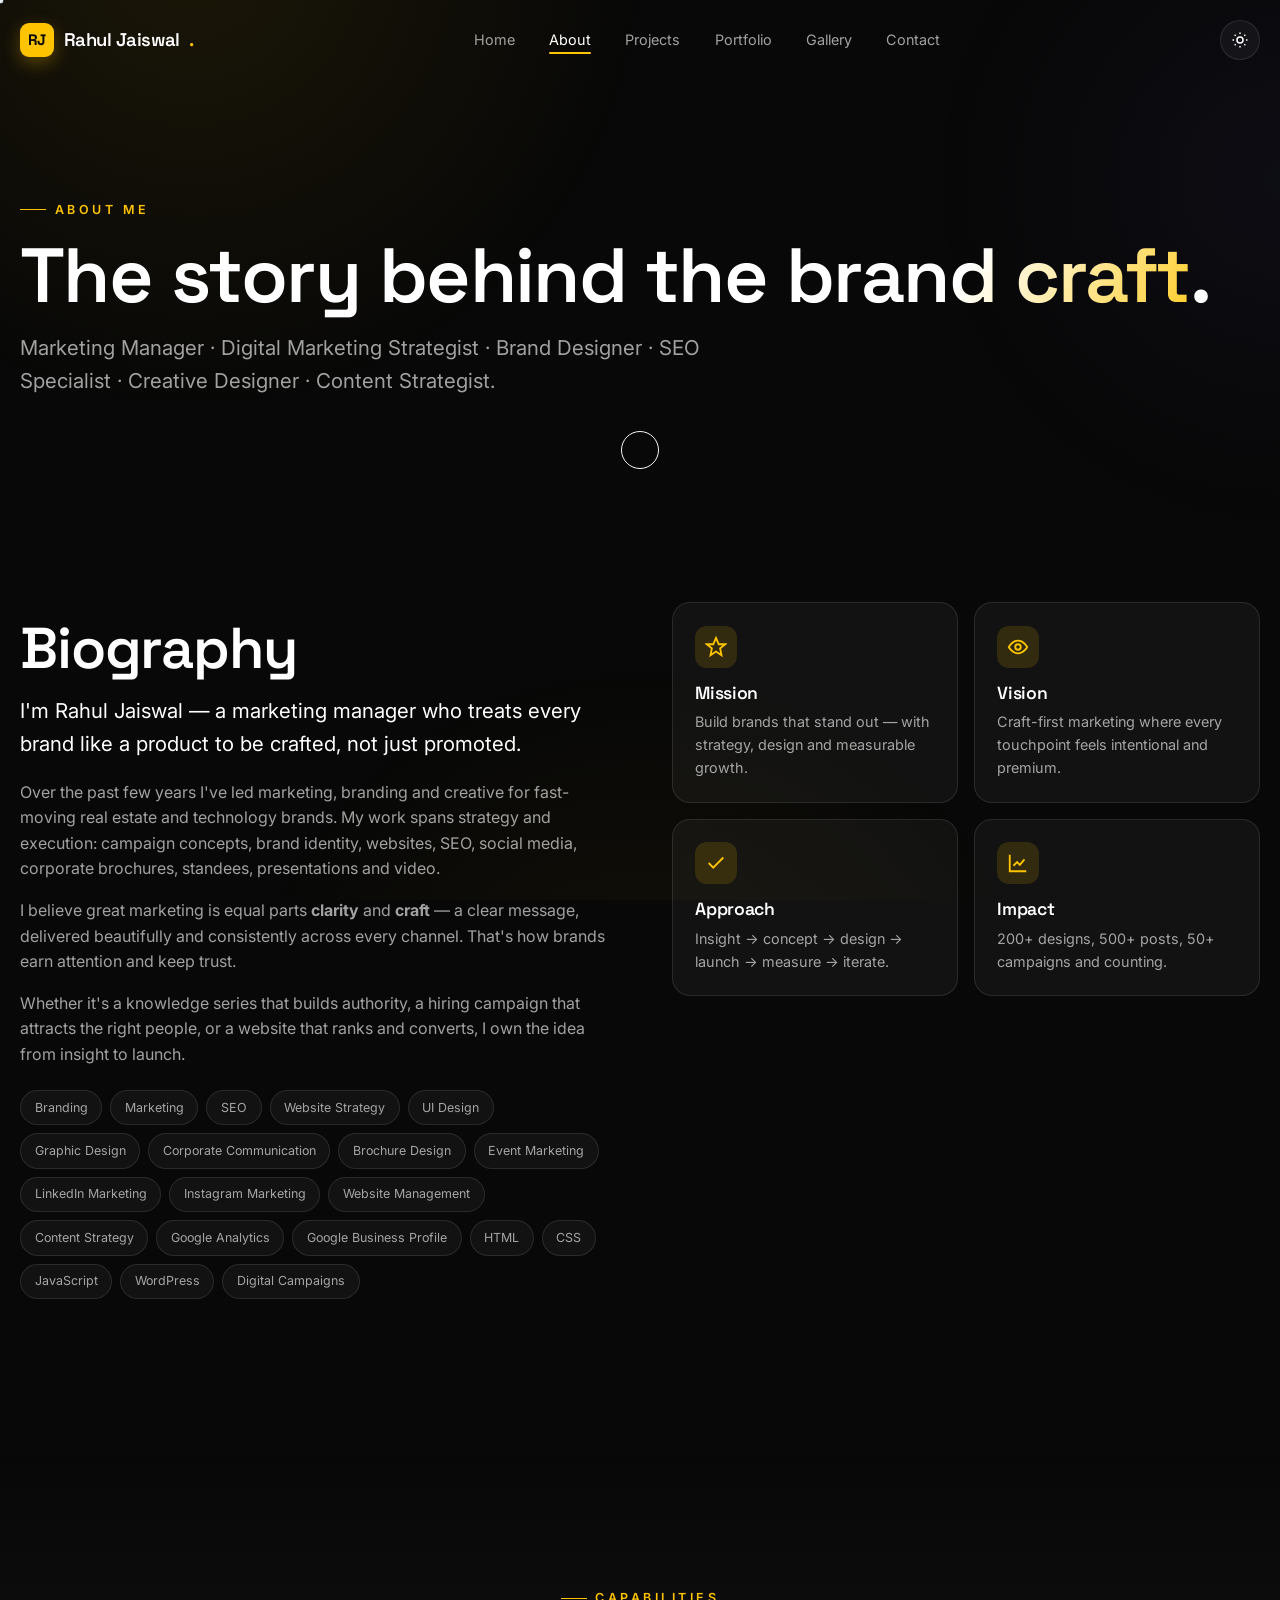
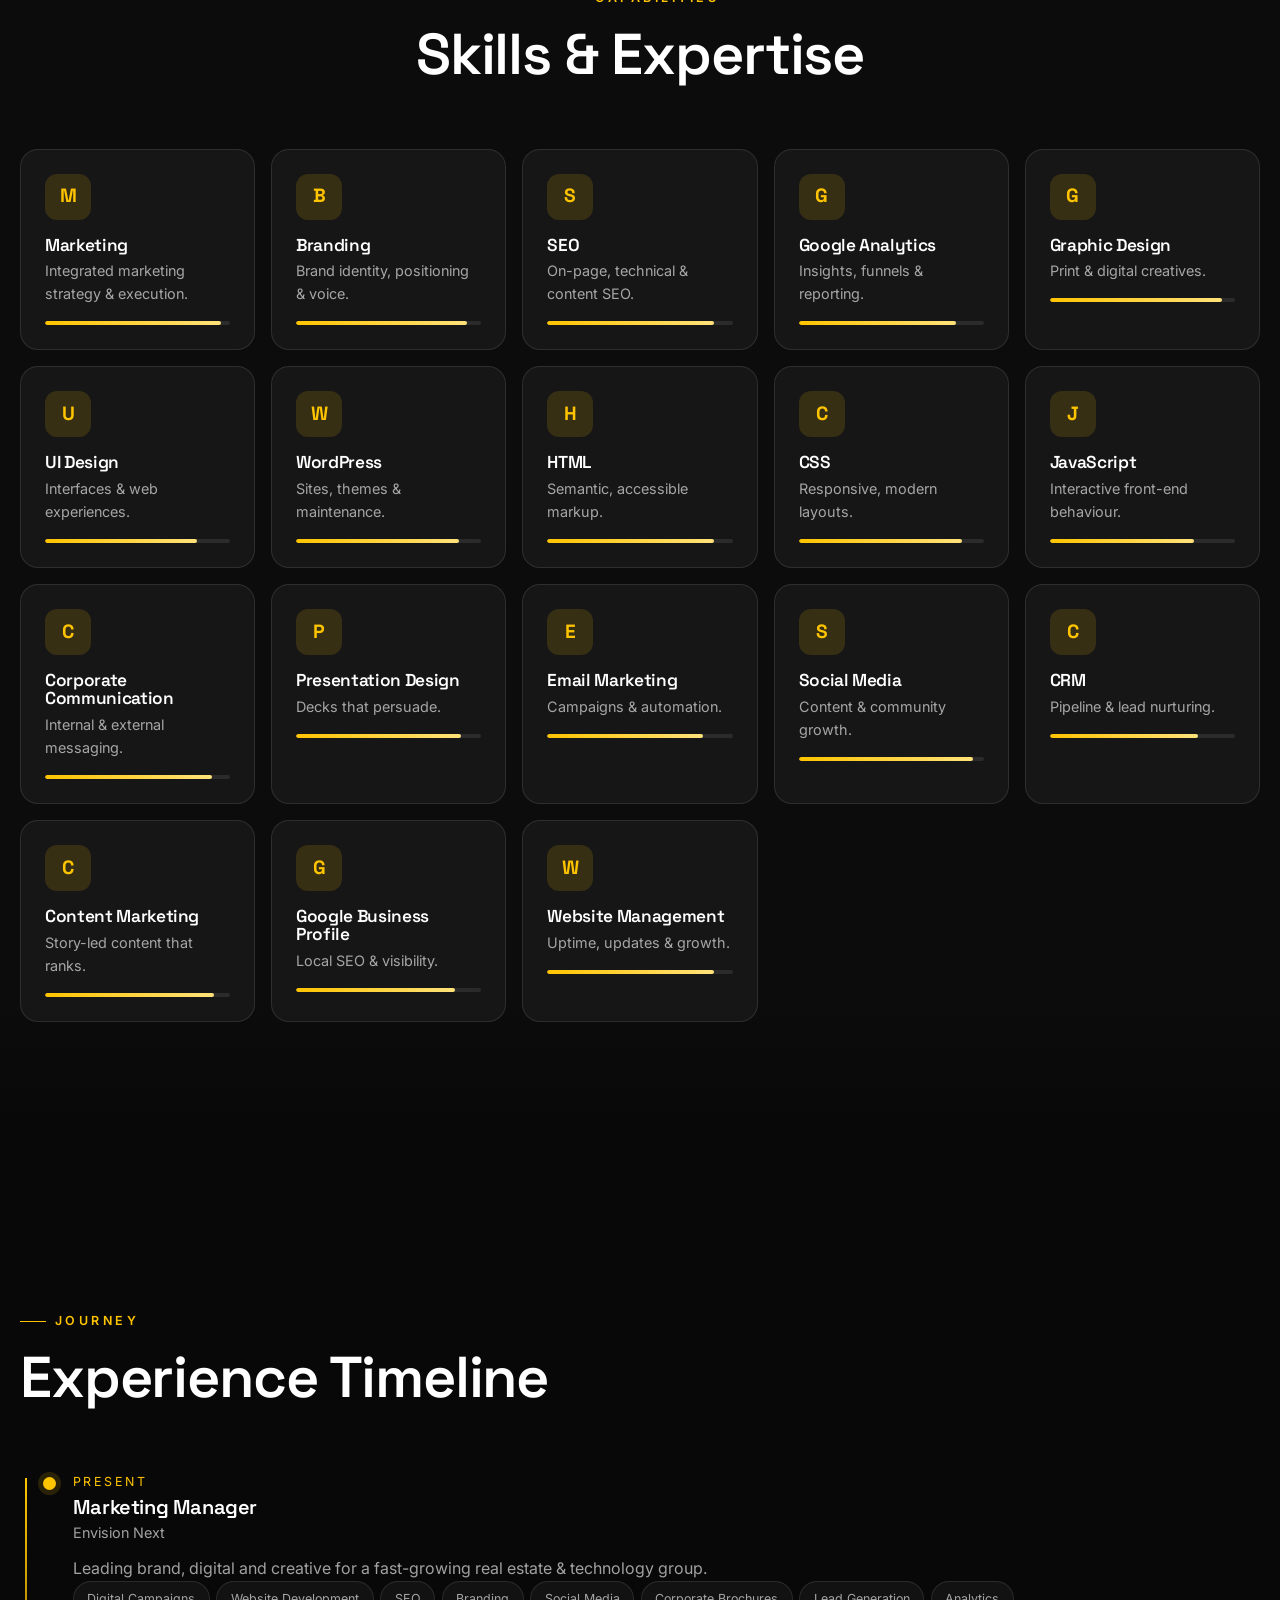
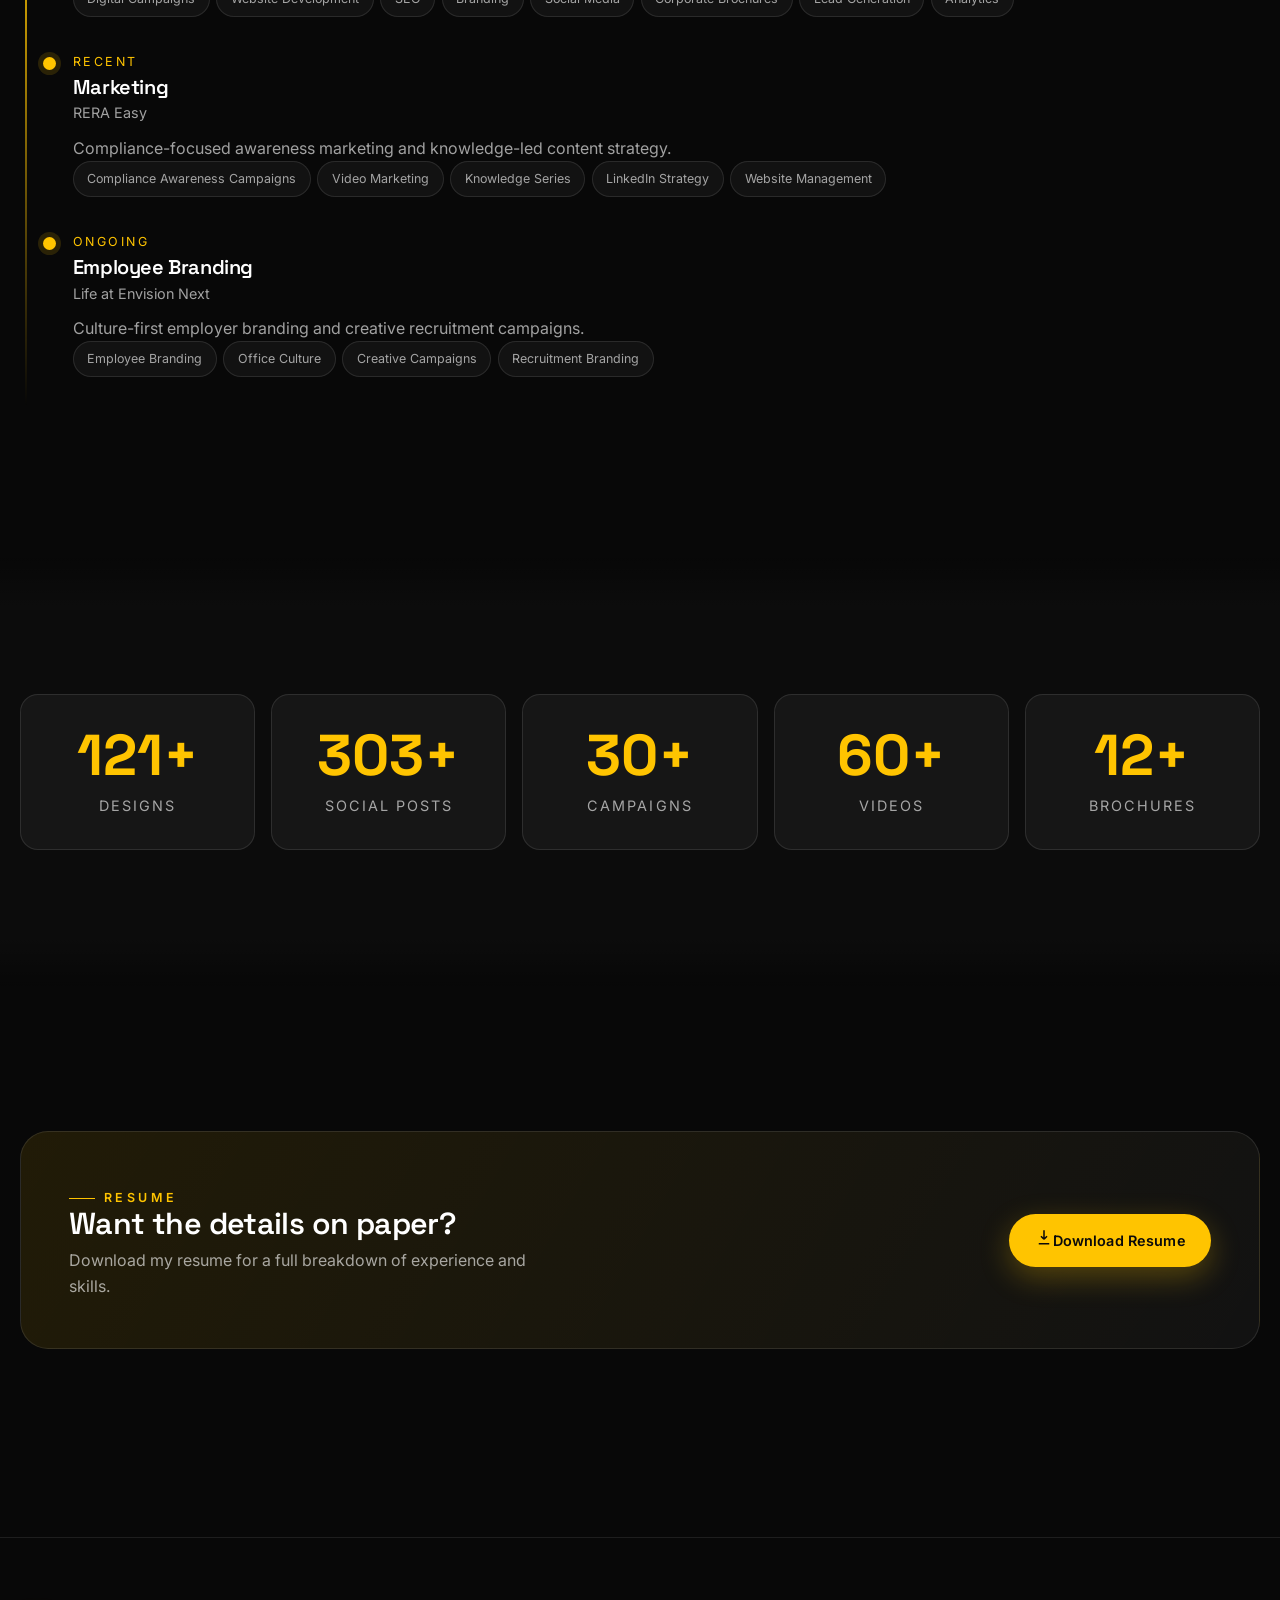
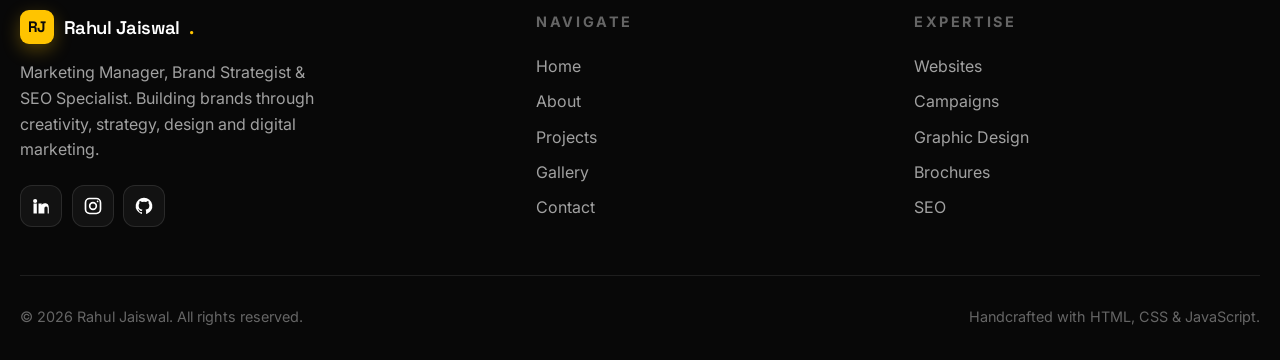
==== about.html @ 7d5ca187 "Build complete premium portfolio website for Rahul Jaiswal Handcrafted, framework-free portfolio (HT" ====
<!DOCTYPE html>
<html lang="en" data-theme="dark">
<head>
  <meta charset="UTF-8" />
  <meta name="viewport" content="width=device-width, initial-scale=1.0" />
  <meta name="theme-color" content="#080808" />

  <title>About — Rahul Jaiswal | Marketing Manager & Brand Strategist</title>
  <meta name="description" content="About Rahul Jaiswal — a marketing manager, brand strategist and SEO specialist working across branding, design, content and digital campaigns." />
  <link rel="canonical" href="https://rahuljaiswal1k-lgtm.github.io/desktop-tutorial/about.html" />

  <meta property="og:type" content="profile" />
  <meta property="og:title" content="About — Rahul Jaiswal" />
  <meta property="og:description" content="Marketing manager, brand strategist and SEO specialist." />
  <meta property="og:image" content="https://rahuljaiswal1k-lgtm.github.io/desktop-tutorial/assets/icons/og-image.svg" />
  <meta name="twitter:card" content="summary_large_image" />

  <link rel="icon" href="assets/icons/favicon.svg" type="image/svg+xml" />
  <link rel="manifest" href="site.webmanifest" />
  <link rel="preconnect" href="https://fonts.googleapis.com" />
  <link rel="preconnect" href="https://fonts.gstatic.com" crossorigin />
  <link href="https://fonts.googleapis.com/css2?family=Inter:wght@400;500;600;700&family=Space+Grotesk:wght@400;500;600;700&display=swap" rel="stylesheet" />
  <link rel="stylesheet" href="assets/css/style.css" />
</head>
<body>
  <div class="loader" role="status" aria-label="Loading"><div class="loader__inner"><div class="loader__logo">Rahul Jaiswal<span class="text-accent">.</span></div><div class="loader__bar"><span></span></div><div class="loader__pct">0%</div></div></div>
  <div class="cursor-dot" aria-hidden="true"></div><div class="cursor-ring" aria-hidden="true"></div><div class="scroll-progress" aria-hidden="true"></div>

  <header class="nav">
    <nav class="nav__inner" aria-label="Primary">
      <a href="index.html" class="logo magnetic"><span class="logo__mark">RJ</span>Rahul Jaiswal<span class="logo__dot">.</span></a>
      <div class="nav__links">
        <a class="nav__link" href="index.html">Home</a>
        <a class="nav__link active" href="about.html">About</a>
        <a class="nav__link" href="projects.html">Projects</a>
        <a class="nav__link" href="projects.html#social">Portfolio</a>
        <a class="nav__link" href="gallery.html">Gallery</a>
        <a class="nav__link" href="contact.html">Contact</a>
      </div>
      <div class="nav__right">
        <button class="theme-toggle" aria-label="Toggle light / dark theme">
          <svg class="icon-sun" viewBox="0 0 24 24" fill="none" stroke="currentColor" stroke-width="2"><circle cx="12" cy="12" r="4"/><path d="M12 2v2M12 20v2M4.9 4.9l1.4 1.4M17.7 17.7l1.4 1.4M2 12h2M20 12h2M4.9 19.1l1.4-1.4M17.7 6.3l1.4-1.4"/></svg>
          <svg class="icon-moon" viewBox="0 0 24 24" fill="currentColor"><path d="M21 12.8A9 9 0 1 1 11.2 3a7 7 0 0 0 9.8 9.8z"/></svg>
        </button>
        <button class="hamburger" aria-label="Open menu" aria-expanded="false"><span></span><span></span><span></span></button>
      </div>
    </nav>
  </header>
  <div class="mobile-menu" role="dialog" aria-label="Mobile navigation">
    <a href="index.html">Home</a><a href="about.html">About</a><a href="projects.html">Projects</a><a href="projects.html#social">Portfolio</a><a href="gallery.html">Gallery</a><a href="contact.html">Contact</a>
  </div>

  <main>
    <!-- Page hero -->
    <section class="page-hero">
      <div class="container">
        <p class="eyebrow reveal in">About Me</p>
        <h1 class="reveal in" data-delay="1">The story behind the <span class="gradient-text">brand craft</span>.</h1>
        <p class="section__lead reveal in" data-delay="2" style="max-width:680px">Marketing Manager · Digital Marketing Strategist · Brand Designer · SEO Specialist · Creative Designer · Content Strategist.</p>
      </div>
    </section>

    <!-- Biography -->
    <section class="section">
      <div class="container about__grid">
        <div class="reveal">
          <h2 class="section__title">Biography</h2>
          <p class="about__lead">I'm Rahul Jaiswal — a marketing manager who treats every brand like a product to be crafted, not just promoted.</p>
          <div class="about__text">
            <p>Over the past few years I've led marketing, branding and creative for fast-moving real estate and technology brands. My work spans strategy and execution: campaign concepts, brand identity, websites, SEO, social media, corporate brochures, standees, presentations and video.</p>
            <p>I believe great marketing is equal parts <strong>clarity</strong> and <strong>craft</strong> — a clear message, delivered beautifully and consistently across every channel. That's how brands earn attention and keep trust.</p>
            <p>Whether it's a knowledge series that builds authority, a hiring campaign that attracts the right people, or a website that ranks and converts, I own the idea from insight to launch.</p>
          </div>
          <div class="about__pills">
            <span class="pill">Branding</span><span class="pill">Marketing</span><span class="pill">SEO</span><span class="pill">Website Strategy</span>
            <span class="pill">UI Design</span><span class="pill">Graphic Design</span><span class="pill">Corporate Communication</span><span class="pill">Brochure Design</span>
            <span class="pill">Event Marketing</span><span class="pill">LinkedIn Marketing</span><span class="pill">Instagram Marketing</span><span class="pill">Website Management</span>
            <span class="pill">Content Strategy</span><span class="pill">Google Analytics</span><span class="pill">Google Business Profile</span><span class="pill">HTML</span>
            <span class="pill">CSS</span><span class="pill">JavaScript</span><span class="pill">WordPress</span><span class="pill">Digital Campaigns</span>
          </div>
        </div>
        <div class="about__cards">
          <div class="mini-card reveal" data-delay="1"><div class="icon"><svg viewBox="0 0 24 24" fill="none" stroke="currentColor" stroke-width="2"><path d="M12 2l3 7h7l-5.5 4.5L18 21l-6-4-6 4 1.5-7.5L2 9h7z"/></svg></div><h4>Mission</h4><p>Build brands that stand out — with strategy, design and measurable growth.</p></div>
          <div class="mini-card reveal" data-delay="2"><div class="icon"><svg viewBox="0 0 24 24" fill="none" stroke="currentColor" stroke-width="2"><circle cx="12" cy="12" r="3"/><path d="M2 12s3.5-7 10-7 10 7 10 7-3.5 7-10 7-10-7-10-7z"/></svg></div><h4>Vision</h4><p>Craft-first marketing where every touchpoint feels intentional and premium.</p></div>
          <div class="mini-card reveal" data-delay="3"><div class="icon"><svg viewBox="0 0 24 24" fill="none" stroke="currentColor" stroke-width="2"><path d="M20 6L9 17l-5-5"/></svg></div><h4>Approach</h4><p>Insight → concept → design → launch → measure → iterate.</p></div>
          <div class="mini-card reveal" data-delay="4"><div class="icon"><svg viewBox="0 0 24 24" fill="none" stroke="currentColor" stroke-width="2"><path d="M3 3v18h18"/><path d="M7 15l4-4 3 3 5-6"/></svg></div><h4>Impact</h4><p>200+ designs, 500+ posts, 50+ campaigns and counting.</p></div>
        </div>
      </div>
    </section>

    <!-- Skills -->
    <section class="section section--alt">
      <div class="container">
        <div class="section__head center"><p class="eyebrow">Capabilities</p><h2 class="section__title">Skills &amp; Expertise</h2></div>
        <div class="skills__grid" data-render="skills"></div>
      </div>
    </section>

    <!-- Experience timeline -->
    <section class="section">
      <div class="container">
        <div class="section__head"><p class="eyebrow">Journey</p><h2 class="section__title">Experience Timeline</h2></div>
        <div class="timeline" data-render="experience"></div>
      </div>
    </section>

    <!-- Stats -->
    <section class="section section--alt">
      <div class="container"><div class="stats" data-render="stats"></div></div>
    </section>

    <!-- Resume CTA -->
    <section class="section">
      <div class="container">
        <div class="resume-card reveal">
          <div><p class="eyebrow">Resume</p><h3>Want the details on paper?</h3><p>Download my resume for a full breakdown of experience and skills.</p></div>
          <a href="assets/Rahul-Jaiswal-Resume.pdf" class="btn btn--primary magnetic" download><svg viewBox="0 0 24 24" fill="none" stroke="currentColor" stroke-width="2"><path d="M12 3v12m0 0l-4-4m4 4l4-4M5 21h14"/></svg>Download Resume</a>
        </div>
      </div>
    </section>
  </main>

  <footer class="footer">
    <div class="container">
      <div class="footer__top">
        <div class="footer__brand">
          <a href="index.html" class="logo"><span class="logo__mark">RJ</span>Rahul Jaiswal<span class="logo__dot">.</span></a>
          <p>Marketing Manager, Brand Strategist &amp; SEO Specialist. Building brands through creativity, strategy, design and digital marketing.</p>
          <div class="footer__socials">
            <a class="social-btn" data-social="linkedin" href="#" target="_blank" rel="noopener" aria-label="LinkedIn"><svg viewBox="0 0 24 24" fill="currentColor"><path d="M4.98 3.5a2.5 2.5 0 11-.02 5 2.5 2.5 0 01.02-5zM3 9h4v12H3zM9 9h3.8v1.7h.05c.53-1 1.83-2.05 3.77-2.05 4.03 0 4.78 2.65 4.78 6.1V21H20v-5.5c0-1.3-.02-3-1.83-3-1.83 0-2.1 1.43-2.1 2.9V21H9z"/></svg></a>
            <a class="social-btn" data-social="instagram" href="#" target="_blank" rel="noopener" aria-label="Instagram"><svg viewBox="0 0 24 24" fill="none" stroke="currentColor" stroke-width="2"><rect x="3" y="3" width="18" height="18" rx="5"/><circle cx="12" cy="12" r="4"/><circle cx="17.5" cy="6.5" r="1" fill="currentColor" stroke="none"/></svg></a>
            <a class="social-btn" data-social="github" href="#" target="_blank" rel="noopener" aria-label="GitHub"><svg viewBox="0 0 24 24" fill="currentColor"><path d="M12 2a10 10 0 00-3.16 19.49c.5.09.68-.22.68-.48v-1.7c-2.78.6-3.37-1.34-3.37-1.34-.45-1.16-1.11-1.47-1.11-1.47-.9-.62.07-.6.07-.6 1 .07 1.53 1.03 1.53 1.03.9 1.52 2.34 1.08 2.91.83.09-.65.35-1.09.63-1.34-2.22-.25-4.55-1.11-4.55-4.94 0-1.09.39-1.98 1.03-2.68-.1-.25-.45-1.27.1-2.64 0 0 .84-.27 2.75 1.02a9.6 9.6 0 015 0c1.91-1.29 2.75-1.02 2.75-1.02.55 1.37.2 2.39.1 2.64.64.7 1.03 1.59 1.03 2.68 0 3.84-2.34 4.68-4.57 4.93.36.31.68.92.68 1.85v2.74c0 .27.18.58.69.48A10 10 0 0012 2z"/></svg></a>
          </div>
        </div>
        <div class="footer__col"><h5>Navigate</h5><a href="index.html">Home</a><a href="about.html">About</a><a href="projects.html">Projects</a><a href="gallery.html">Gallery</a><a href="contact.html">Contact</a></div>
        <div class="footer__col"><h5>Expertise</h5><a href="projects.html">Websites</a><a href="projects.html#campaigns">Campaigns</a><a href="gallery.html">Graphic Design</a><a href="gallery.html#brochures">Brochures</a><a href="projects.html#seo">SEO</a></div>
      </div>
      <div class="footer__bottom"><span>© <span data-year>2026</span> Rahul Jaiswal. All rights reserved.</span><span>Handcrafted with HTML, CSS &amp; JavaScript.</span></div>
    </div>
  </footer>

  <script type="module" src="assets/js/main.js"></script>
</body>
</html>
---- assets/css/style.css ----
/* =============================================================
   Rahul Jaiswal — Portfolio
   Handcrafted design system. No frameworks. Pure CSS.
   Table of Contents
   01. Design Tokens (CSS custom properties)
   02. Reset & Base
   03. Typography
   04. Layout helpers (container, section, grid)
   05. Buttons
   06. Navigation
   07. Loader
   08. Custom Cursor
   09. Hero
   10. Section headers & reveal animations
   11. About / Timeline
   12. Skills
   13. Cards (brands, websites, social, campaigns, videos)
   14. Filters
   15. Gallery / Masonry / Lightbox
   16. Brochures / PDF cards
   17. Stats counters
   18. Testimonials slider
   19. Resume card
   20. Contact & Form
   21. Footer
   22. Utilities & scrollbar
   23. Light theme overrides
   24. Responsive
   25. Reduced motion / print
   ============================================================= */

/* ============ 01. DESIGN TOKENS ============ */
:root {
  /* Brand palette */
  --accent: #FFC400;
  --accent-soft: rgba(255, 196, 0, 0.14);
  --accent-glow: rgba(255, 196, 0, 0.45);

  /* Dark theme (default) */
  --bg: #080808;
  --bg-elev: #0f0f10;
  --bg-elev-2: #161618;
  --text: #ffffff;
  --text-muted: rgba(255, 255, 255, 0.62);
  --text-faint: rgba(255, 255, 255, 0.38);
  --line: rgba(255, 255, 255, 0.09);
  --line-strong: rgba(255, 255, 255, 0.16);

  /* Glass */
  --glass-bg: rgba(255, 255, 255, 0.045);
  --glass-border: rgba(255, 255, 255, 0.10);
  --glass-blur: 18px;

  /* Shadows */
  --shadow-sm: 0 2px 12px rgba(0, 0, 0, 0.35);
  --shadow-md: 0 18px 50px rgba(0, 0, 0, 0.45);
  --shadow-glow: 0 20px 60px rgba(255, 196, 0, 0.12);

  /* Radius */
  --r-sm: 10px;
  --r-md: 18px;
  --r-lg: 28px;
  --r-pill: 999px;

  /* Type scale (fluid) */
  --fs-hero: clamp(3rem, 9vw, 8.5rem);
  --fs-h1: clamp(2.4rem, 6vw, 5rem);
  --fs-h2: clamp(2rem, 4.5vw, 3.6rem);
  --fs-h3: clamp(1.3rem, 2.4vw, 1.9rem);
  --fs-lead: clamp(1.05rem, 1.6vw, 1.35rem);
  --fs-body: 1rem;
  --fs-sm: 0.9rem;
  --fs-xs: 0.78rem;

  /* Spacing */
  --space-section: clamp(5rem, 11vw, 9rem);
  --container: 1240px;

  /* Motion */
  --ease: cubic-bezier(0.22, 1, 0.36, 1);
  --ease-out: cubic-bezier(0.16, 1, 0.3, 1);
  --dur: 0.6s;

  /* Fonts */
  --font-display: "Clash", "Space Grotesk", "Segoe UI", system-ui, sans-serif;
  --font-body: "Inter", "Segoe UI", system-ui, -apple-system, sans-serif;
}

/* ============ 02. RESET & BASE ============ */
*, *::before, *::after { box-sizing: border-box; margin: 0; padding: 0; }

html {
  scroll-behavior: smooth;
  -webkit-text-size-adjust: 100%;
  font-size: 100%;
}

body {
  font-family: var(--font-body);
  background: var(--bg);
  color: var(--text);
  line-height: 1.6;
  overflow-x: hidden;
  -webkit-font-smoothing: antialiased;
  -moz-osx-font-smoothing: grayscale;
  min-height: 100vh;
  position: relative;
}

/* Ambient background gradients (fixed, subtle) */
body::before {
  content: "";
  position: fixed;
  inset: 0;
  z-index: -2;
  background:
    radial-gradient(60vw 60vw at 15% -5%, rgba(255, 196, 0, 0.08), transparent 60%),
    radial-gradient(50vw 50vw at 100% 20%, rgba(120, 120, 255, 0.05), transparent 55%),
    radial-gradient(55vw 55vw at 50% 120%, rgba(255, 196, 0, 0.05), transparent 60%);
  pointer-events: none;
}

img { max-width: 100%; display: block; }
a { color: inherit; text-decoration: none; }
button { font-family: inherit; cursor: pointer; border: none; background: none; color: inherit; }
ul { list-style: none; }
input, textarea, select { font-family: inherit; }
:focus-visible { outline: 2px solid var(--accent); outline-offset: 3px; border-radius: 4px; }

::selection { background: var(--accent); color: #000; }

/* ============ 03. TYPOGRAPHY ============ */
h1, h2, h3, h4 { font-family: var(--font-display); font-weight: 600; line-height: 1.05; letter-spacing: -0.02em; }
p { color: var(--text-muted); }

.eyebrow {
  display: inline-flex;
  align-items: center;
  gap: 0.55rem;
  font-size: var(--fs-xs);
  text-transform: uppercase;
  letter-spacing: 0.28em;
  color: var(--accent);
  font-weight: 600;
}
.eyebrow::before {
  content: "";
  width: 26px; height: 1px;
  background: var(--accent);
  display: inline-block;
}

.gradient-text {
  background: linear-gradient(120deg, #fff 0%, #fff 45%, var(--accent) 110%);
  -webkit-background-clip: text; background-clip: text;
  -webkit-text-fill-color: transparent; color: transparent;
}

/* ============ 04. LAYOUT ============ */
.container { width: min(100% - 2.5rem, var(--container)); margin-inline: auto; }
.section { padding-block: var(--space-section); position: relative; }
.section--alt { background:
    linear-gradient(180deg, transparent, rgba(255,255,255,0.02) 12%, rgba(255,255,255,0.02) 88%, transparent);
}
.section__head { max-width: 720px; margin-bottom: clamp(2.5rem, 5vw, 4rem); }
.section__head.center { margin-inline: auto; text-align: center; }
.section__title { font-size: var(--fs-h2); margin: 1rem 0 1rem; }
.section__lead { font-size: var(--fs-lead); color: var(--text-muted); }

.grid { display: grid; gap: 1.5rem; }
.grid-2 { grid-template-columns: repeat(2, 1fr); }
.grid-3 { grid-template-columns: repeat(3, 1fr); }
.grid-4 { grid-template-columns: repeat(4, 1fr); }

/* ============ 05. BUTTONS ============ */
.btn {
  --pad-y: 0.9rem; --pad-x: 1.6rem;
  position: relative;
  display: inline-flex; align-items: center; gap: 0.6rem;
  padding: var(--pad-y) var(--pad-x);
  border-radius: var(--r-pill);
  font-weight: 600; font-size: var(--fs-sm);
  letter-spacing: 0.01em;
  transition: transform var(--dur) var(--ease), box-shadow var(--dur) var(--ease), background .3s, color .3s;
  will-change: transform;
  overflow: hidden;
}
.btn svg { width: 18px; height: 18px; }
.btn--primary { background: var(--accent); color: #0a0a0a; box-shadow: 0 10px 30px rgba(255,196,0,0.28); }
.btn--primary:hover { box-shadow: 0 16px 44px rgba(255,196,0,0.42); transform: translateY(-3px); }
.btn--ghost { background: var(--glass-bg); color: var(--text); border: 1px solid var(--glass-border); backdrop-filter: blur(10px); }
.btn--ghost:hover { border-color: var(--accent); color: var(--accent); transform: translateY(-3px); }
.btn--sm { --pad-y: 0.62rem; --pad-x: 1.1rem; font-size: var(--fs-xs); }
.btn__arrow { transition: transform .3s var(--ease); }
.btn:hover .btn__arrow { transform: translateX(4px); }

/* Magnetic wrapper */
.magnetic { display: inline-block; }

/* ============ 06. NAVIGATION ============ */
.nav {
  position: fixed; inset: 0 0 auto 0; z-index: 100;
  transition: background .4s var(--ease), backdrop-filter .4s, border-color .4s, padding .4s;
  border-bottom: 1px solid transparent;
}
.nav__inner {
  width: min(100% - 2.5rem, var(--container));
  margin-inline: auto;
  display: flex; align-items: center; justify-content: space-between;
  padding-block: 1.25rem;
  transition: padding .4s var(--ease);
}
.nav.scrolled {
  background: rgba(8,8,8,0.6);
  backdrop-filter: saturate(160%) blur(16px);
  -webkit-backdrop-filter: saturate(160%) blur(16px);
  border-bottom-color: var(--line);
}
.nav.scrolled .nav__inner { padding-block: 0.8rem; }

.logo { display: inline-flex; align-items: center; gap: 0.6rem; font-family: var(--font-display); font-weight: 600; font-size: 1.15rem; letter-spacing: -0.02em; }
.logo__mark {
  width: 34px; height: 34px; border-radius: 9px;
  display: grid; place-items: center;
  background: var(--accent); color: #0a0a0a; font-weight: 700; font-size: 0.95rem;
  box-shadow: 0 6px 18px rgba(255,196,0,0.3);
}
.logo__dot { color: var(--accent); }

.nav__links { display: flex; align-items: center; gap: 0.35rem; }
.nav__link {
  position: relative; padding: 0.5rem 0.9rem; font-size: var(--fs-sm);
  color: var(--text-muted); border-radius: var(--r-pill);
  transition: color .3s;
}
.nav__link::after {
  content: ""; position: absolute; left: 0.9rem; right: 0.9rem; bottom: 0.35rem; height: 2px;
  background: var(--accent); transform: scaleX(0); transform-origin: left;
  transition: transform .35s var(--ease); border-radius: 2px;
}
.nav__link:hover, .nav__link.active { color: var(--text); }
.nav__link:hover::after, .nav__link.active::after { transform: scaleX(1); }

.nav__right { display: flex; align-items: center; gap: 0.6rem; }

/* Theme toggle */
.theme-toggle {
  width: 40px; height: 40px; border-radius: var(--r-pill);
  display: grid; place-items: center; border: 1px solid var(--glass-border);
  background: var(--glass-bg); transition: border-color .3s, transform .3s;
}
.theme-toggle:hover { border-color: var(--accent); transform: rotate(-15deg); }
.theme-toggle svg { width: 18px; height: 18px; }
.theme-toggle .icon-moon { display: none; }
.theme-toggle .icon-sun { display: block; }

/* Hamburger */
.hamburger { display: none; width: 42px; height: 42px; border-radius: var(--r-pill); border: 1px solid var(--glass-border); background: var(--glass-bg); position: relative; }
.hamburger span { position: absolute; left: 11px; right: 11px; height: 2px; background: var(--text); border-radius: 2px; transition: transform .35s var(--ease), opacity .25s; }
.hamburger span:nth-child(1) { top: 15px; }
.hamburger span:nth-child(2) { top: 20px; }
.hamburger span:nth-child(3) { top: 25px; }
.hamburger.open span:nth-child(1) { transform: translateY(5px) rotate(45deg); }
.hamburger.open span:nth-child(2) { opacity: 0; }
.hamburger.open span:nth-child(3) { transform: translateY(-5px) rotate(-45deg); }

/* Mobile drawer */
.mobile-menu {
  position: fixed; inset: 0; z-index: 99;
  background: rgba(8,8,8,0.85); backdrop-filter: blur(22px);
  display: flex; flex-direction: column; justify-content: center; align-items: center; gap: 0.5rem;
  opacity: 0; visibility: hidden; transition: opacity .4s var(--ease), visibility .4s;
}
.mobile-menu.open { opacity: 1; visibility: visible; }
.mobile-menu a { font-family: var(--font-display); font-size: clamp(1.8rem, 8vw, 3rem); color: var(--text-muted); transition: color .3s, transform .3s; }
.mobile-menu a:hover { color: var(--accent); transform: translateX(6px); }

/* ============ 07. LOADER ============ */
.loader {
  position: fixed; inset: 0; z-index: 9999; background: var(--bg);
  display: grid; place-items: center; transition: opacity .6s var(--ease), visibility .6s;
}
.loader.done { opacity: 0; visibility: hidden; }
.loader__inner { text-align: center; }
.loader__logo { font-family: var(--font-display); font-size: clamp(2rem, 8vw, 3.5rem); font-weight: 600; letter-spacing: -0.03em; }
.loader__bar { width: min(240px, 60vw); height: 3px; background: var(--line); border-radius: 2px; margin: 1.4rem auto 0; overflow: hidden; }
.loader__bar span { display: block; height: 100%; width: 0; background: var(--accent); border-radius: 2px; transition: width .3s ease; }
.loader__pct { margin-top: 0.8rem; font-size: var(--fs-xs); color: var(--text-faint); letter-spacing: 0.3em; }

/* ============ 08. CUSTOM CURSOR ============ */
.cursor-dot, .cursor-ring { position: fixed; top: 0; left: 0; z-index: 9998; pointer-events: none; border-radius: 50%; transform: translate(-50%, -50%); mix-blend-mode: difference; }
.cursor-dot { width: 7px; height: 7px; background: #fff; }
.cursor-ring { width: 38px; height: 38px; border: 1.5px solid #fff; transition: width .25s var(--ease), height .25s var(--ease), background .25s, opacity .25s; }
.cursor-ring.hovering { width: 62px; height: 62px; background: rgba(255,255,255,0.1); }
@media (hover: none), (pointer: coarse) { .cursor-dot, .cursor-ring { display: none; } }

/* ============ 09. HERO ============ */
.hero { position: relative; min-height: 100svh; display: flex; align-items: center; overflow: hidden; padding-top: 6rem; }
.hero__particles { position: absolute; inset: 0; z-index: 0; }
.hero__glow { position: absolute; width: 520px; height: 520px; border-radius: 50%; background: radial-gradient(circle, var(--accent-glow), transparent 62%); filter: blur(30px); opacity: 0.35; pointer-events: none; transform: translate(-50%, -50%); z-index: 0; transition: opacity .4s; }
.hero__inner { position: relative; z-index: 2; display: grid; grid-template-columns: 1.15fr 0.85fr; gap: 3rem; align-items: center; width: 100%; }
.hero__eyebrow { margin-bottom: 1.4rem; }
.hero__title { font-size: var(--fs-hero); margin-bottom: 1.2rem; }
.hero__title .line { display: block; overflow: hidden; }
.hero__title .line > span { display: block; }
.hero__typed-wrap { font-size: clamp(1.2rem, 3vw, 2rem); font-family: var(--font-display); margin-bottom: 1.6rem; min-height: 1.4em; }
.hero__typed { color: var(--accent); }
.hero__typed-cursor { display: inline-block; width: 3px; height: 1.05em; background: var(--accent); margin-left: 2px; vertical-align: text-bottom; animation: blink 1s steps(1) infinite; }
@keyframes blink { 50% { opacity: 0; } }
.hero__desc { max-width: 520px; font-size: var(--fs-lead); margin-bottom: 2.2rem; }
.hero__cta { display: flex; flex-wrap: wrap; gap: 1rem; }

/* Hero portrait */
.hero__media { position: relative; justify-self: center; }
.hero__portrait {
  width: min(360px, 70vw); aspect-ratio: 4/5; border-radius: var(--r-lg);
  position: relative; overflow: hidden;
  border: 1px solid var(--glass-border);
  background:
    linear-gradient(160deg, rgba(255,196,0,0.16), rgba(255,255,255,0.02));
  box-shadow: var(--shadow-md);
}
.hero__portrait img { width: 100%; height: 100%; object-fit: cover; }
.hero__portrait .portrait-fallback { position: absolute; inset: 0; display: grid; place-items: center; font-family: var(--font-display); font-size: clamp(4rem, 12vw, 7rem); color: rgba(255,255,255,0.12); font-weight: 700; }
.hero__badge {
  position: absolute; padding: 0.7rem 1rem; border-radius: var(--r-md);
  background: var(--glass-bg); border: 1px solid var(--glass-border);
  backdrop-filter: blur(12px); box-shadow: var(--shadow-sm); font-size: var(--fs-sm);
}
.hero__badge strong { color: var(--accent); }
.hero__badge--1 { top: -18px; left: -18px; }
.hero__badge--2 { bottom: -18px; right: -18px; }

/* Scroll indicator */
.scroll-indicator { position: absolute; bottom: 1.8rem; left: 50%; transform: translateX(-50%); z-index: 2; display: flex; flex-direction: column; align-items: center; gap: 0.5rem; color: var(--text-faint); font-size: var(--fs-xs); letter-spacing: 0.25em; text-transform: uppercase; }
.scroll-indicator .mouse { width: 24px; height: 38px; border: 1.5px solid var(--text-faint); border-radius: 14px; position: relative; }
.scroll-indicator .mouse::after { content: ""; position: absolute; top: 7px; left: 50%; transform: translateX(-50%); width: 4px; height: 7px; background: var(--accent); border-radius: 2px; animation: scrollWheel 1.6s var(--ease) infinite; }
@keyframes scrollWheel { 0% { opacity: 0; transform: translate(-50%, 0); } 40% { opacity: 1; } 80% { opacity: 0; transform: translate(-50%, 12px); } }

/* Marquee */
.marquee { overflow: hidden; border-block: 1px solid var(--line); padding-block: 1.1rem; background: rgba(255,255,255,0.015); }
.marquee__track { display: flex; gap: 3rem; width: max-content; animation: marquee 26s linear infinite; }
.marquee__track span { font-family: var(--font-display); font-size: clamp(1.1rem,2.4vw,1.7rem); color: var(--text-faint); display: inline-flex; align-items: center; gap: 3rem; }
.marquee__track span::after { content: "◆"; color: var(--accent); font-size: 0.6em; }
.marquee:hover .marquee__track { animation-play-state: paused; }
@keyframes marquee { to { transform: translateX(-50%); } }

/* ============ 10. REVEAL ANIMATIONS ============ */
.reveal { opacity: 0; transform: translateY(34px); transition: opacity .8s var(--ease-out), transform .8s var(--ease-out); }
.reveal.in { opacity: 1; transform: none; }
.reveal[data-delay="1"] { transition-delay: .08s; }
.reveal[data-delay="2"] { transition-delay: .16s; }
.reveal[data-delay="3"] { transition-delay: .24s; }
.reveal[data-delay="4"] { transition-delay: .32s; }

/* ============ 11. ABOUT / TIMELINE ============ */
.about__grid { display: grid; grid-template-columns: 1fr 1fr; gap: clamp(2rem, 5vw, 4rem); align-items: start; }
.about__lead { font-size: var(--fs-lead); color: var(--text); margin-bottom: 1.2rem; }
.about__text p { margin-bottom: 1rem; }
.about__pills { display: flex; flex-wrap: wrap; gap: 0.5rem; margin-top: 1.4rem; }
.pill { padding: 0.42rem 0.85rem; border-radius: var(--r-pill); font-size: var(--fs-xs); background: var(--glass-bg); border: 1px solid var(--glass-border); color: var(--text-muted); }
.pill:hover { border-color: var(--accent); color: var(--accent); }

.about__cards { display: grid; grid-template-columns: 1fr 1fr; gap: 1rem; }
.mini-card { padding: 1.4rem; border-radius: var(--r-md); background: var(--glass-bg); border: 1px solid var(--glass-border); }
.mini-card h4 { font-size: 1.1rem; margin-bottom: 0.5rem; }
.mini-card p { font-size: var(--fs-sm); }
.mini-card .icon { width: 42px; height: 42px; border-radius: 12px; background: var(--accent-soft); color: var(--accent); display: grid; place-items: center; margin-bottom: 1rem; }
.mini-card .icon svg { width: 22px; height: 22px; }

/* Timeline */
.timeline { position: relative; margin-top: 2rem; padding-left: 1.5rem; }
.timeline::before { content: ""; position: absolute; left: 5px; top: 6px; bottom: 6px; width: 2px; background: linear-gradient(var(--accent), transparent); }
.timeline__item { position: relative; padding: 0 0 2.2rem 1.8rem; }
.timeline__item::before { content: ""; position: absolute; left: -1px; top: 5px; width: 13px; height: 13px; border-radius: 50%; background: var(--accent); box-shadow: 0 0 0 5px var(--accent-soft); }
.timeline__date { font-size: var(--fs-xs); letter-spacing: 0.2em; text-transform: uppercase; color: var(--accent); }
.timeline__role { font-family: var(--font-display); font-size: 1.25rem; margin: 0.35rem 0 0.2rem; }
.timeline__org { color: var(--text-muted); font-size: var(--fs-sm); margin-bottom: 0.7rem; }
.timeline__tags { display: flex; flex-wrap: wrap; gap: 0.4rem; }

/* ============ 12. SKILLS ============ */
.skills__grid { display: grid; grid-template-columns: repeat(auto-fill, minmax(200px, 1fr)); gap: 1rem; }
.skill-card {
  position: relative; padding: 1.5rem; border-radius: var(--r-md);
  background: var(--glass-bg); border: 1px solid var(--glass-border);
  transition: transform .4s var(--ease), border-color .4s, box-shadow .4s;
  overflow: hidden;
}
.skill-card::after { content: ""; position: absolute; inset: 0; background: radial-gradient(300px circle at var(--mx,50%) var(--my,0%), var(--accent-soft), transparent 60%); opacity: 0; transition: opacity .4s; pointer-events: none; }
.skill-card:hover { transform: translateY(-6px); border-color: var(--line-strong); box-shadow: var(--shadow-md); }
.skill-card:hover::after { opacity: 1; }
.skill-card__icon { width: 46px; height: 46px; border-radius: 12px; background: var(--accent-soft); color: var(--accent); display: grid; place-items: center; margin-bottom: 1rem; font-weight: 700; font-family: var(--font-display); font-size: 1.2rem; }
.skill-card h4 { font-size: 1.08rem; margin-bottom: 0.35rem; }
.skill-card p { font-size: var(--fs-sm); }
.skill-card__bar { height: 4px; border-radius: 4px; background: var(--line); margin-top: 1rem; overflow: hidden; }
.skill-card__bar span { display: block; height: 100%; width: 0; background: linear-gradient(90deg, var(--accent), #ffe27a); border-radius: 4px; transition: width 1.2s var(--ease); }

/* ============ 13. CARDS ============ */
.card {
  position: relative; border-radius: var(--r-md); overflow: hidden;
  background: var(--glass-bg); border: 1px solid var(--glass-border);
  transition: transform .5s var(--ease), border-color .4s, box-shadow .5s;
  display: flex; flex-direction: column;
}
.card:hover { transform: translateY(-8px); border-color: var(--line-strong); box-shadow: var(--shadow-md); }
.card__media { position: relative; aspect-ratio: 16/10; overflow: hidden; }
.card__media img { width: 100%; height: 100%; object-fit: cover; transition: transform .8s var(--ease); }
.card:hover .card__media img { transform: scale(1.07); }
.card__media .ph { position: absolute; inset: 0; display: grid; place-items: center; font-family: var(--font-display); font-weight: 700; color: rgba(255,255,255,0.22); font-size: 1.4rem; text-align: center; padding: 1rem; }
.card__tag { position: absolute; top: 0.9rem; left: 0.9rem; z-index: 2; padding: 0.35rem 0.75rem; border-radius: var(--r-pill); font-size: var(--fs-xs); font-weight: 600; background: rgba(8,8,8,0.6); backdrop-filter: blur(8px); border: 1px solid var(--glass-border); color: var(--accent); }
.card__body { padding: 1.3rem; display: flex; flex-direction: column; gap: 0.5rem; flex: 1; }
.card__title { font-family: var(--font-display); font-size: 1.2rem; }
.card__meta { font-size: var(--fs-xs); color: var(--text-faint); text-transform: uppercase; letter-spacing: 0.12em; }
.card__desc { font-size: var(--fs-sm); color: var(--text-muted); flex: 1; }
.card__tags { display: flex; flex-wrap: wrap; gap: 0.35rem; margin-top: 0.3rem; }
.card__tags .pill { font-size: 0.68rem; padding: 0.25rem 0.6rem; }
.card__foot { display: flex; align-items: center; justify-content: space-between; margin-top: 0.6rem; }

/* Brand cards */
.brand-card { align-items: flex-start; padding: 1.8rem; gap: 0.8rem; }
.brand-card__logo { width: 56px; height: 56px; border-radius: 14px; display: grid; place-items: center; font-family: var(--font-display); font-weight: 700; font-size: 1.3rem; color: #0a0a0a; }
.brand-card h3 { font-size: 1.3rem; }

/* 3D tilt helper */
.tilt { transform-style: preserve-3d; will-change: transform; }

/* ============ 14. FILTERS ============ */
.filters { display: flex; flex-wrap: wrap; gap: 0.5rem; margin-bottom: 2rem; }
.filter-btn {
  padding: 0.55rem 1.1rem; border-radius: var(--r-pill); font-size: var(--fs-sm);
  background: var(--glass-bg); border: 1px solid var(--glass-border); color: var(--text-muted);
  transition: all .3s var(--ease);
}
.filter-btn:hover { color: var(--text); border-color: var(--line-strong); }
.filter-btn.active { background: var(--accent); color: #0a0a0a; border-color: var(--accent); font-weight: 600; }

.toolbar { display: flex; flex-wrap: wrap; gap: 1rem; align-items: center; justify-content: space-between; margin-bottom: 1.6rem; }
.search-box { position: relative; flex: 1; min-width: 220px; max-width: 360px; }
.search-box input { width: 100%; padding: 0.7rem 1rem 0.7rem 2.6rem; border-radius: var(--r-pill); background: var(--glass-bg); border: 1px solid var(--glass-border); color: var(--text); }
.search-box svg { position: absolute; left: 0.9rem; top: 50%; transform: translateY(-50%); width: 18px; height: 18px; color: var(--text-faint); }
.select { padding: 0.7rem 1rem; border-radius: var(--r-pill); background: var(--glass-bg); border: 1px solid var(--glass-border); color: var(--text); }

/* ============ 15. GALLERY / MASONRY / LIGHTBOX ============ */
.masonry { columns: 3; column-gap: 1rem; }
.masonry__item { break-inside: avoid; margin-bottom: 1rem; border-radius: var(--r-md); overflow: hidden; position: relative; cursor: pointer; border: 1px solid var(--glass-border); background: var(--glass-bg); }
.masonry__item img { width: 100%; transition: transform .7s var(--ease); }
.masonry__item:hover img { transform: scale(1.06); }
.masonry__ph { aspect-ratio: var(--ar, 1); display: grid; place-items: center; color: rgba(255,255,255,0.2); font-family: var(--font-display); font-weight: 700; padding: 1rem; text-align: center; }
.masonry__overlay { position: absolute; inset: 0; display: flex; flex-direction: column; justify-content: flex-end; padding: 1rem; opacity: 0; background: linear-gradient(transparent, rgba(0,0,0,0.75)); transition: opacity .4s; }
.masonry__item:hover .masonry__overlay { opacity: 1; }
.masonry__overlay h4 { font-size: 1rem; }
.masonry__overlay span { font-size: var(--fs-xs); color: var(--accent); }

/* Lightbox */
.lightbox { position: fixed; inset: 0; z-index: 200; background: rgba(4,4,4,0.92); backdrop-filter: blur(10px); display: grid; place-items: center; opacity: 0; visibility: hidden; transition: opacity .4s; }
.lightbox.open { opacity: 1; visibility: visible; }
.lightbox__content { max-width: min(92vw, 1000px); max-height: 86vh; position: relative; text-align: center; }
.lightbox__content img { max-width: 100%; max-height: 78vh; border-radius: var(--r-md); box-shadow: var(--shadow-md); }
.lightbox__ph { width: min(80vw, 700px); aspect-ratio: 16/10; border-radius: var(--r-md); background: var(--bg-elev-2); display: grid; place-items: center; color: var(--text-faint); font-family: var(--font-display); font-size: 1.6rem; border: 1px solid var(--glass-border); }
.lightbox__caption { margin-top: 1rem; color: var(--text-muted); }
.lightbox__close, .lightbox__nav { position: absolute; background: var(--glass-bg); border: 1px solid var(--glass-border); border-radius: 50%; width: 46px; height: 46px; display: grid; place-items: center; color: #fff; transition: background .3s, transform .3s; }
.lightbox__close { top: -3.4rem; right: 0; }
.lightbox__close:hover, .lightbox__nav:hover { background: var(--accent); color: #000; }
.lightbox__nav { top: 50%; transform: translateY(-50%); }
.lightbox__nav.prev { left: -4rem; }
.lightbox__nav.next { right: -4rem; }

/* ============ 16. BROCHURES / PDF ============ */
.brochure-card { }
.brochure-card .card__media { aspect-ratio: 3/4; background: linear-gradient(160deg, rgba(255,196,0,0.14), rgba(255,255,255,0.02)); }
.brochure-card .doc-badge { position: absolute; bottom: 0.9rem; right: 0.9rem; z-index: 2; background: var(--accent); color: #0a0a0a; font-weight: 700; font-size: var(--fs-xs); padding: 0.3rem 0.6rem; border-radius: 6px; }

/* ============ 17. STATS ============ */
.stats { display: grid; grid-template-columns: repeat(5, 1fr); gap: 1rem; }
.stat { text-align: center; padding: 2rem 1rem; border-radius: var(--r-md); background: var(--glass-bg); border: 1px solid var(--glass-border); }
.stat__num { font-family: var(--font-display); font-size: clamp(2.2rem, 5vw, 3.6rem); font-weight: 700; color: var(--accent); line-height: 1; }
.stat__label { margin-top: 0.6rem; font-size: var(--fs-sm); color: var(--text-muted); text-transform: uppercase; letter-spacing: 0.14em; }

/* ============ 18. TESTIMONIALS ============ */
.testi { position: relative; overflow: hidden; }
.testi__track { display: flex; transition: transform .6s var(--ease); }
.testi__card { min-width: 100%; padding: clamp(1.6rem, 4vw, 3rem); border-radius: var(--r-lg); background: var(--glass-bg); border: 1px solid var(--glass-border); backdrop-filter: blur(var(--glass-blur)); }
.testi__quote { font-family: var(--font-display); font-size: clamp(1.2rem, 2.6vw, 1.8rem); line-height: 1.4; margin-bottom: 1.6rem; }
.testi__quote::before { content: "“"; color: var(--accent); font-size: 2.5em; line-height: 0; vertical-align: -0.35em; margin-right: 0.1em; }
.testi__author { display: flex; align-items: center; gap: 0.9rem; }
.testi__avatar { width: 48px; height: 48px; border-radius: 50%; background: var(--accent-soft); color: var(--accent); display: grid; place-items: center; font-weight: 700; font-family: var(--font-display); }
.testi__name { font-weight: 600; }
.testi__role { font-size: var(--fs-sm); color: var(--text-faint); }
.testi__dots { display: flex; gap: 0.5rem; justify-content: center; margin-top: 1.6rem; }
.testi__dot { width: 9px; height: 9px; border-radius: 50%; background: var(--line-strong); transition: background .3s, width .3s; }
.testi__dot.active { background: var(--accent); width: 24px; border-radius: 5px; }

/* ============ 19. RESUME ============ */
.resume-card {
  display: flex; flex-wrap: wrap; align-items: center; justify-content: space-between; gap: 1.5rem;
  padding: clamp(1.8rem, 4vw, 3rem); border-radius: var(--r-lg);
  background: linear-gradient(120deg, rgba(255,196,0,0.10), var(--glass-bg));
  border: 1px solid var(--glass-border);
}
.resume-card h3 { font-size: var(--fs-h3); }
.resume-card p { margin-top: 0.5rem; max-width: 480px; }

/* ============ 20. CONTACT & FORM ============ */
.contact__grid { display: grid; grid-template-columns: 1fr 1fr; gap: clamp(2rem, 5vw, 3.5rem); align-items: start; }
.contact__list { display: grid; gap: 1rem; margin: 1.6rem 0; }
.contact__item { display: flex; align-items: center; gap: 1rem; padding: 1rem 1.2rem; border-radius: var(--r-md); background: var(--glass-bg); border: 1px solid var(--glass-border); transition: border-color .3s, transform .3s; }
.contact__item:hover { border-color: var(--accent); transform: translateX(4px); }
.contact__item .icon { width: 44px; height: 44px; border-radius: 12px; background: var(--accent-soft); color: var(--accent); display: grid; place-items: center; flex-shrink: 0; }
.contact__item .icon svg { width: 20px; height: 20px; }
.contact__item small { color: var(--text-faint); display: block; font-size: var(--fs-xs); text-transform: uppercase; letter-spacing: 0.14em; }
.contact__item strong { font-weight: 500; }

.form { display: grid; gap: 1rem; padding: clamp(1.5rem, 4vw, 2.4rem); border-radius: var(--r-lg); background: var(--glass-bg); border: 1px solid var(--glass-border); }
.field { display: grid; gap: 0.4rem; }
.field label { font-size: var(--fs-sm); color: var(--text-muted); }
.field input, .field textarea { width: 100%; padding: 0.85rem 1rem; border-radius: var(--r-sm); background: rgba(255,255,255,0.03); border: 1px solid var(--glass-border); color: var(--text); transition: border-color .3s, background .3s; }
.field input:focus, .field textarea:focus { border-color: var(--accent); background: rgba(255,255,255,0.05); outline: none; }
.field textarea { resize: vertical; min-height: 130px; }
.field.error input, .field.error textarea { border-color: #ff5f56; }
.field__msg { font-size: var(--fs-xs); color: #ff8a80; min-height: 1em; }
.form__status { font-size: var(--fs-sm); min-height: 1.2em; }
.form__status.ok { color: #7cf29c; }

.map-ph { margin-top: 1.5rem; aspect-ratio: 21/9; border-radius: var(--r-md); background: repeating-linear-gradient(45deg, rgba(255,255,255,0.02), rgba(255,255,255,0.02) 12px, rgba(255,255,255,0.04) 12px, rgba(255,255,255,0.04) 24px); border: 1px solid var(--glass-border); display: grid; place-items: center; color: var(--text-faint); }

/* ============ 21. FOOTER ============ */
.footer { border-top: 1px solid var(--line); padding-block: clamp(3rem, 6vw, 4.5rem) 2rem; margin-top: 3rem; }
.footer__top { display: grid; grid-template-columns: 1.4fr 1fr 1fr; gap: 2rem; margin-bottom: 3rem; }
.footer__brand p { max-width: 320px; margin-top: 1rem; }
.footer__col h5 { font-size: var(--fs-sm); text-transform: uppercase; letter-spacing: 0.18em; color: var(--text-faint); margin-bottom: 1rem; }
.footer__col a { display: block; color: var(--text-muted); padding: 0.3rem 0; transition: color .3s, transform .3s; }
.footer__col a:hover { color: var(--accent); transform: translateX(4px); }
.footer__socials { display: flex; gap: 0.6rem; margin-top: 1.4rem; }
.social-btn { width: 42px; height: 42px; border-radius: 12px; display: grid; place-items: center; background: var(--glass-bg); border: 1px solid var(--glass-border); transition: all .3s var(--ease); }
.social-btn svg { width: 20px; height: 20px; }
.social-btn:hover { background: var(--accent); color: #0a0a0a; transform: translateY(-4px); }
.footer__bottom { display: flex; flex-wrap: wrap; gap: 1rem; justify-content: space-between; align-items: center; padding-top: 1.8rem; border-top: 1px solid var(--line); color: var(--text-faint); font-size: var(--fs-sm); }

/* ============ 22. UTILITIES ============ */
.text-accent { color: var(--accent); }
.mt-2 { margin-top: 2rem; } .mt-3 { margin-top: 3rem; }
.center { text-align: center; }
.hidden { display: none !important; }
.empty-note { grid-column: 1/-1; text-align: center; padding: 3rem 1rem; color: var(--text-faint); border: 1px dashed var(--line-strong); border-radius: var(--r-md); }
.page-hero { padding-top: clamp(9rem, 16vw, 12rem); padding-bottom: clamp(2rem,5vw,4rem); }
.page-hero h1 { font-size: var(--fs-h1); margin: 1rem 0; }

/* progress bar (scroll) */
.scroll-progress { position: fixed; top: 0; left: 0; height: 3px; width: 0; background: var(--accent); z-index: 101; transition: width .1s linear; }

/* scrollbar */
::-webkit-scrollbar { width: 10px; }
::-webkit-scrollbar-track { background: var(--bg); }
::-webkit-scrollbar-thumb { background: var(--line-strong); border-radius: 10px; border: 2px solid var(--bg); }
::-webkit-scrollbar-thumb:hover { background: var(--accent); }

/* ============ 23. LIGHT THEME ============ */
:root[data-theme="light"] {
  --bg: #f5f5f4;
  --bg-elev: #ffffff;
  --bg-elev-2: #efefee;
  --text: #0c0c0c;
  --text-muted: rgba(0,0,0,0.62);
  --text-faint: rgba(0,0,0,0.42);
  --line: rgba(0,0,0,0.09);
  --line-strong: rgba(0,0,0,0.16);
  --glass-bg: rgba(255,255,255,0.6);
  --glass-border: rgba(0,0,0,0.08);
  --accent-soft: rgba(255,196,0,0.18);
}
:root[data-theme="light"] body::before {
  background:
    radial-gradient(60vw 60vw at 15% -5%, rgba(255,196,0,0.16), transparent 60%),
    radial-gradient(50vw 50vw at 100% 20%, rgba(120,120,255,0.08), transparent 55%);
}
:root[data-theme="light"] .nav.scrolled { background: rgba(245,245,244,0.7); }
:root[data-theme="light"] .theme-toggle .icon-moon { display: block; }
:root[data-theme="light"] .theme-toggle .icon-sun { display: none; }
:root[data-theme="light"] .gradient-text { background: linear-gradient(120deg, #0c0c0c 0%, #0c0c0c 45%, #b98a00 110%); -webkit-background-clip: text; background-clip: text; }
:root[data-theme="light"] .mobile-menu { background: rgba(245,245,244,0.9); }
:root[data-theme="light"] .cursor-dot, :root[data-theme="light"] .cursor-ring { mix-blend-mode: normal; }
:root[data-theme="light"] .cursor-dot { background: #0c0c0c; }
:root[data-theme="light"] .cursor-ring { border-color: #0c0c0c; }
:root[data-theme="light"] .card__tag, :root[data-theme="light"] .nav.scrolled { -webkit-backdrop-filter: blur(16px); }

/* ============ 24. RESPONSIVE ============ */
@media (max-width: 1024px) {
  .hero__inner { grid-template-columns: 1fr; text-align: center; }
  .hero__media { order: -1; }
  .hero__desc, .hero__eyebrow { margin-inline: auto; }
  .hero__cta { justify-content: center; }
  .about__grid, .contact__grid { grid-template-columns: 1fr; }
  .grid-4 { grid-template-columns: repeat(2, 1fr); }
  .stats { grid-template-columns: repeat(3, 1fr); }
  .footer__top { grid-template-columns: 1fr 1fr; }
  .masonry { columns: 2; }
}
@media (max-width: 720px) {
  .nav__links { display: none; }
  .hamburger { display: block; }
  .grid-2, .grid-3, .grid-4, .about__cards { grid-template-columns: 1fr; }
  .stats { grid-template-columns: repeat(2, 1fr); }
  .footer__top { grid-template-columns: 1fr; }
  .lightbox__nav.prev { left: 0.5rem; } .lightbox__nav.next { right: 0.5rem; }
  .lightbox__close { top: -3rem; }
  .hero__badge { display: none; }
  .masonry { columns: 1; }
}

/* ============ 25. REDUCED MOTION / PRINT ============ */
@media (prefers-reduced-motion: reduce) {
  *, *::before, *::after { animation-duration: 0.001ms !important; animation-iteration-count: 1 !important; transition-duration: 0.001ms !important; scroll-behavior: auto !important; }
  .reveal { opacity: 1 !important; transform: none !important; }
}
@media print {
  .nav, .loader, .cursor-dot, .cursor-ring, .scroll-indicator, .footer__socials { display: none !important; }
  body { background: #fff; color: #000; }
}
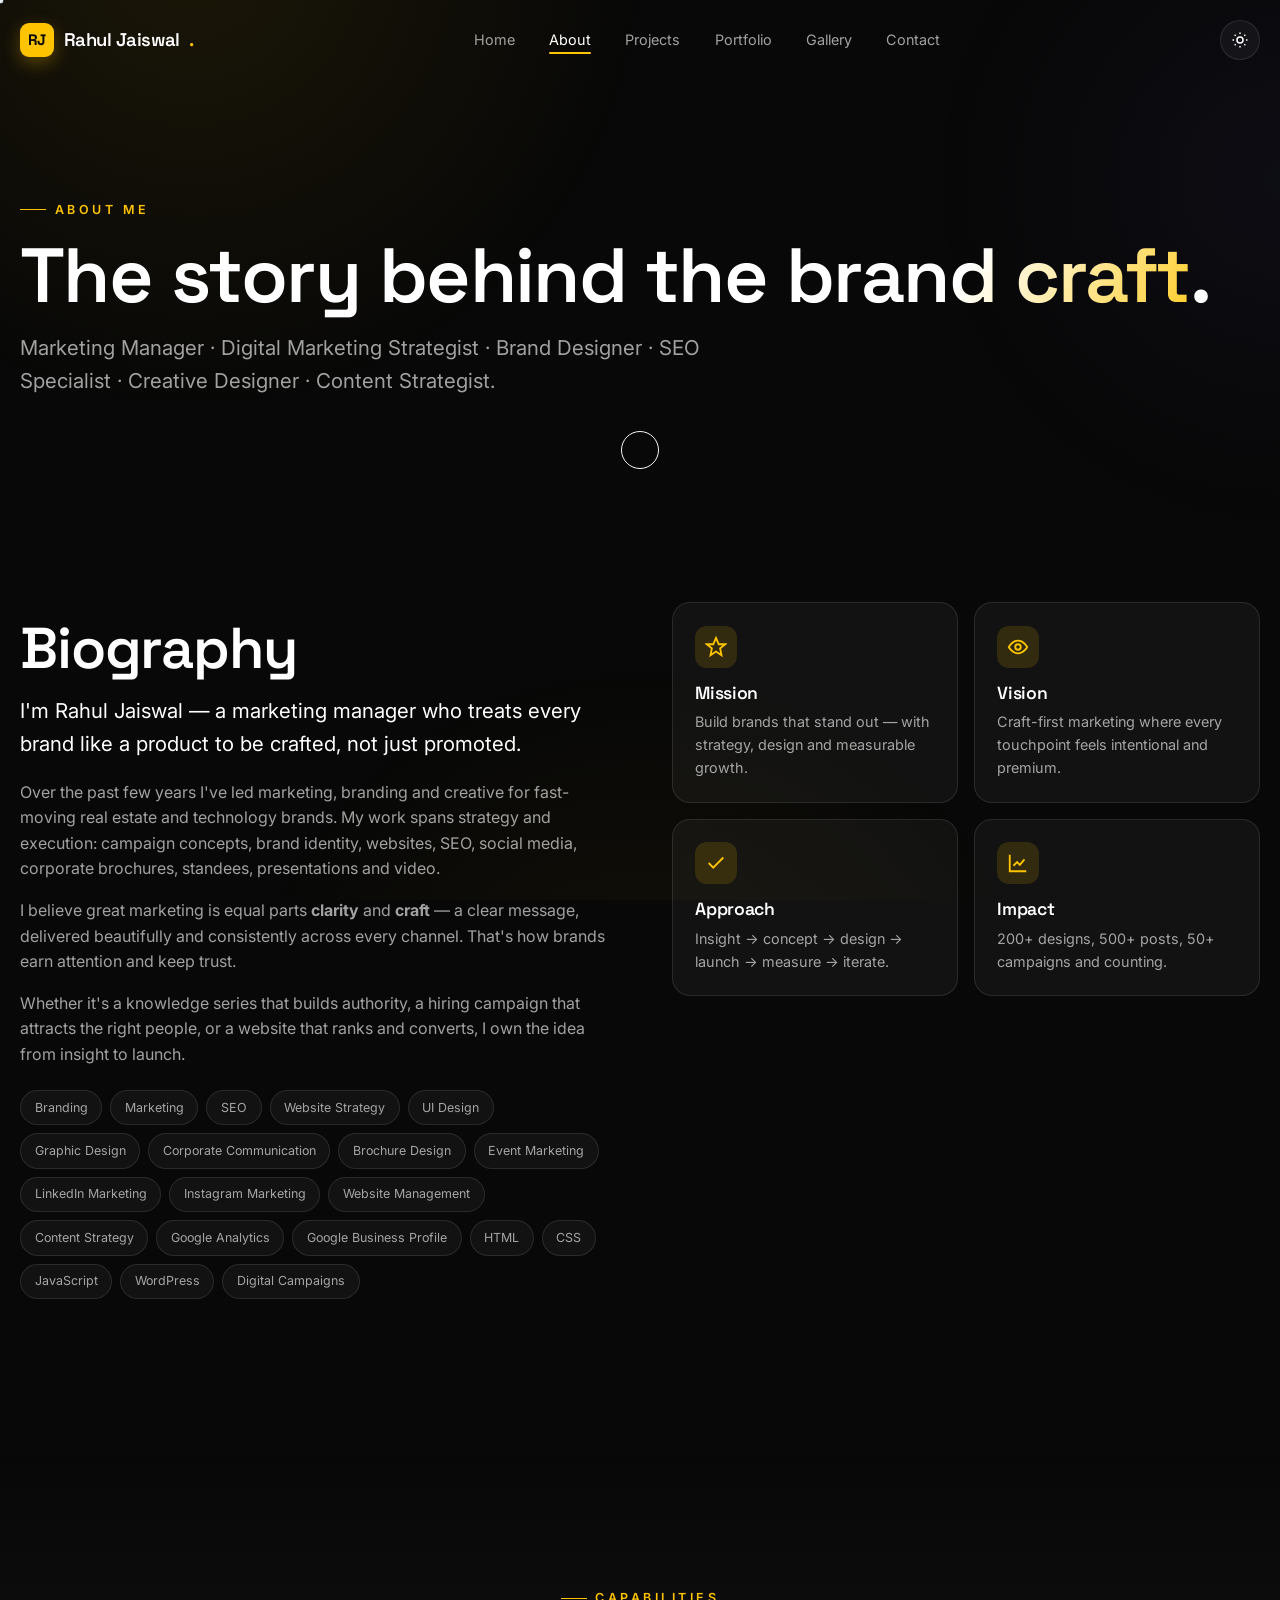
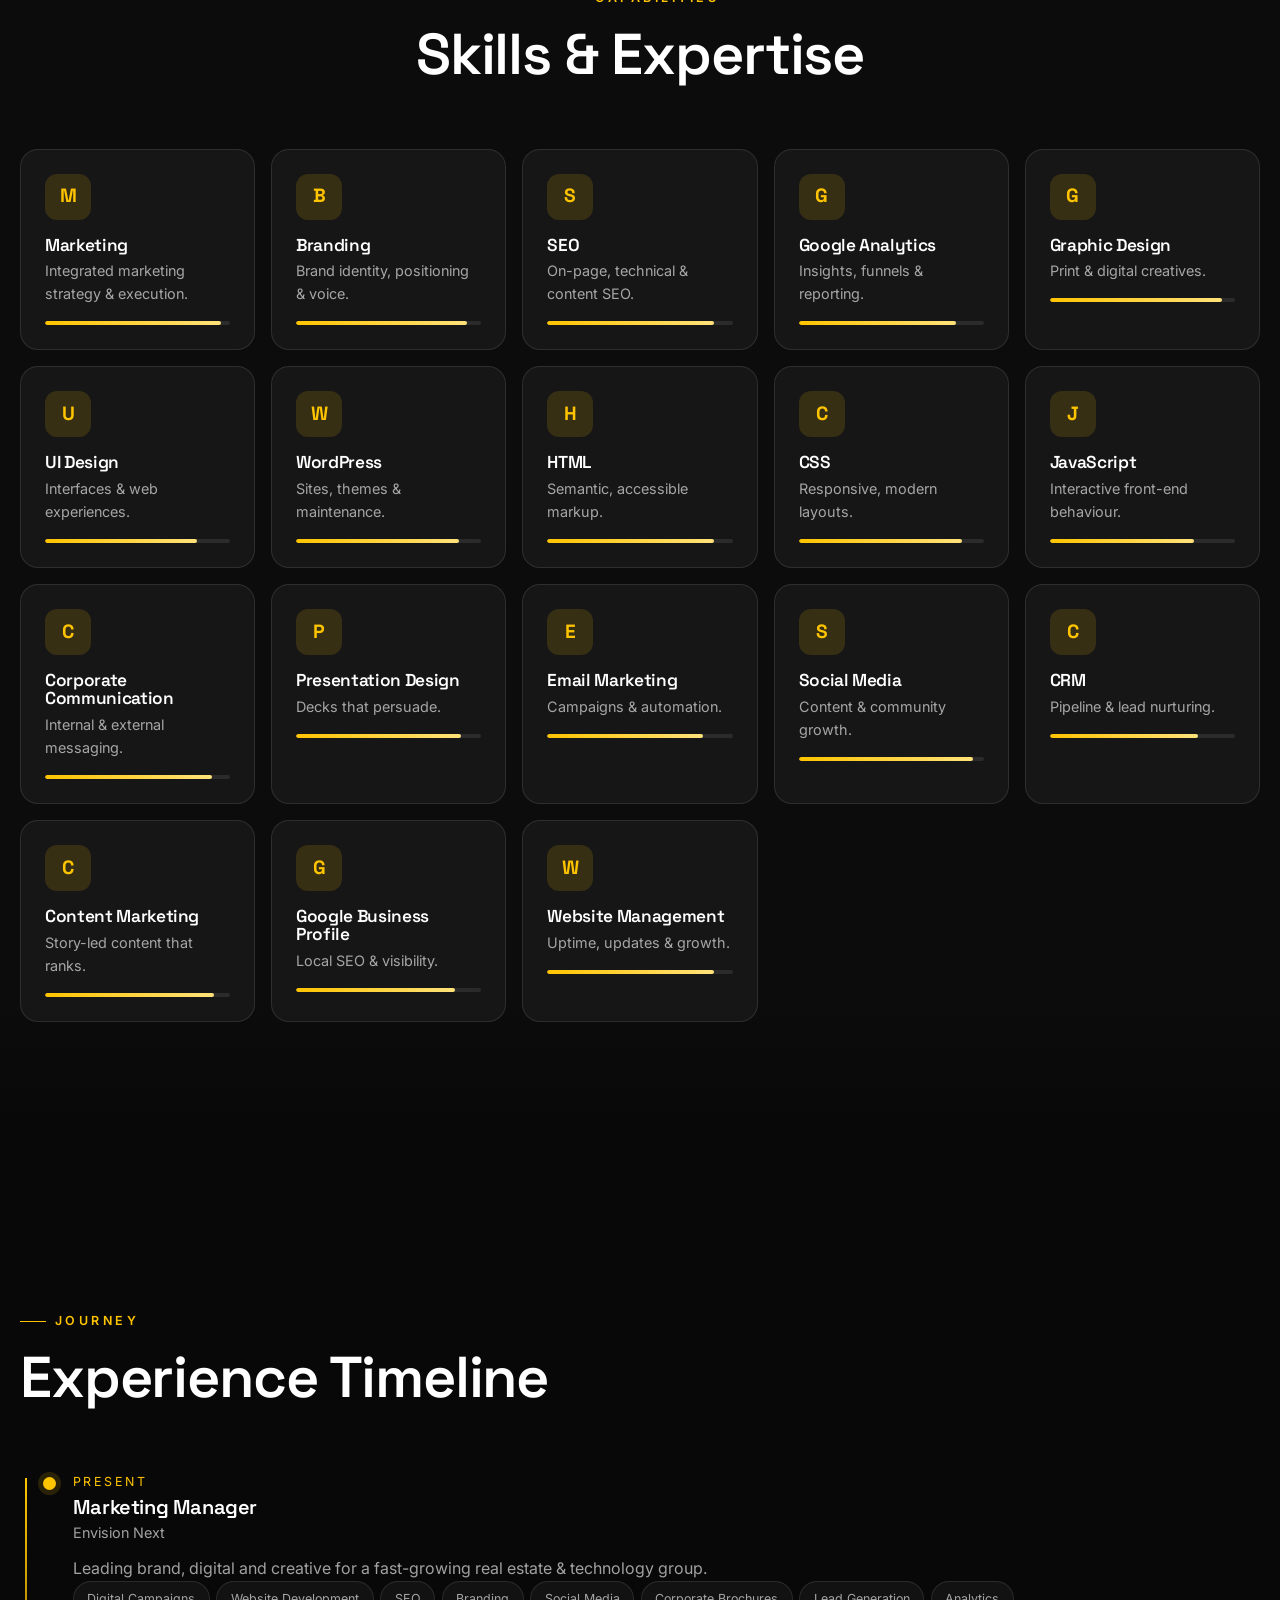
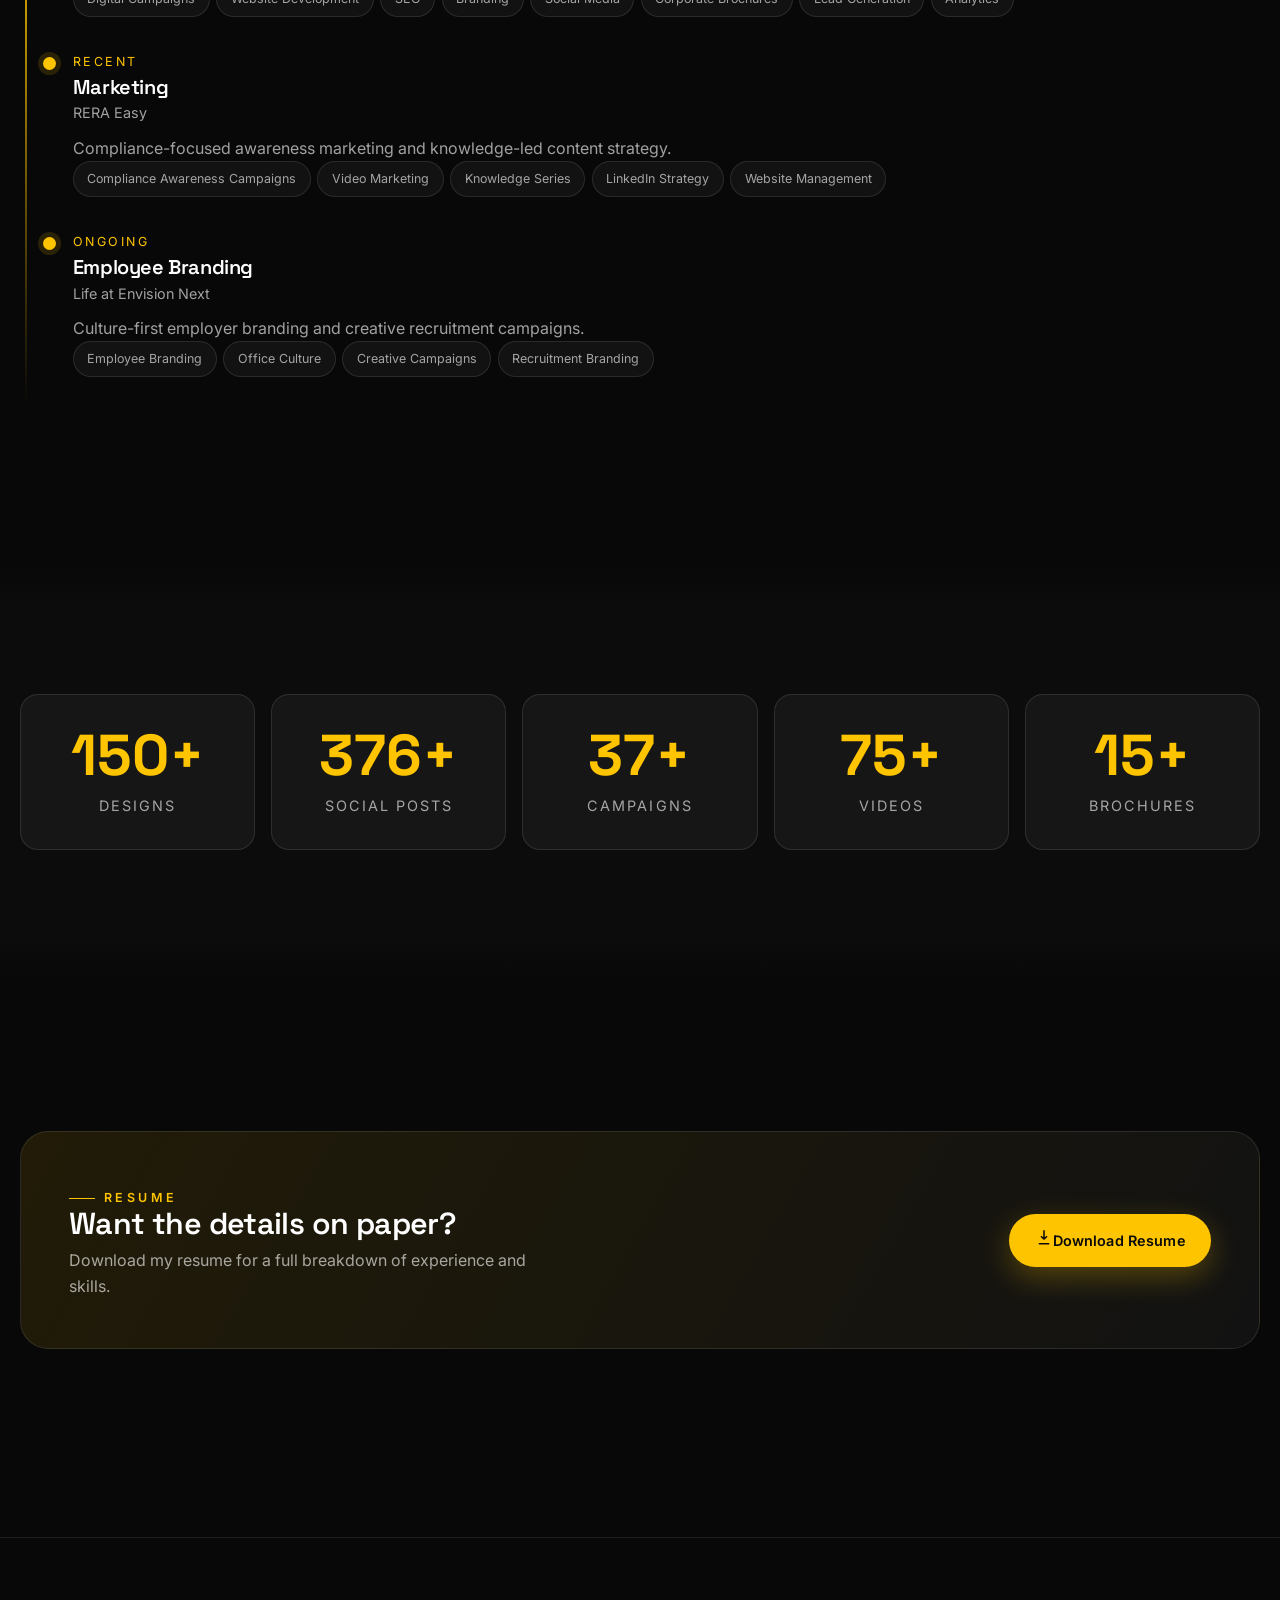
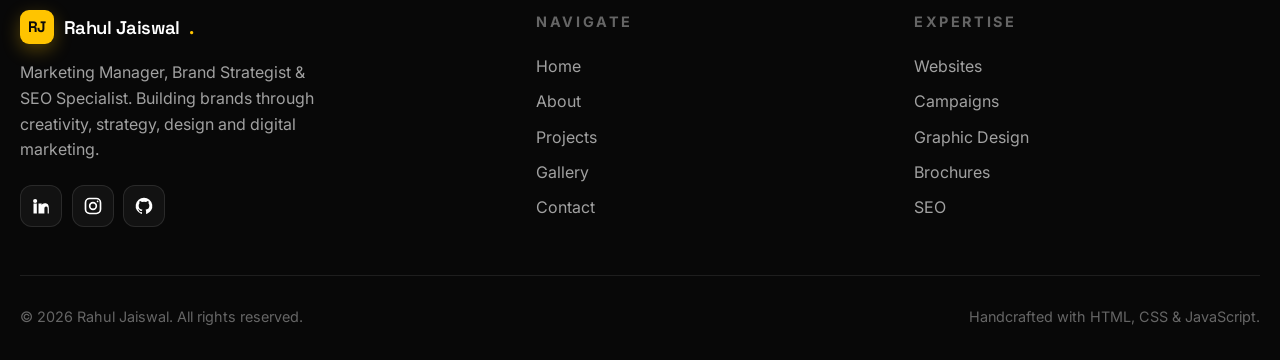
==== commit 38badcc0: "Make every text on the site editable from the admin panel - Move all hard-coded page copy (hero head" ====
--- a/about.html
+++ b/about.html
@@ -22,20 +22,20 @@
   <link href="https://fonts.googleapis.com/css2?family=Inter:wght@400;500;600;700&family=Space+Grotesk:wght@400;500;600;700&display=swap" rel="stylesheet" />
   <link rel="stylesheet" href="assets/css/style.css" />
 </head>
-<body>
-  <div class="loader" role="status" aria-label="Loading"><div class="loader__inner"><div class="loader__logo">Rahul Jaiswal<span class="text-accent">.</span></div><div class="loader__bar"><span></span></div><div class="loader__pct">0%</div></div></div>
+<body data-page="about">
+  <div class="loader" role="status" aria-label="Loading"><div class="loader__inner"><div class="loader__logo"><span data-profile="name">Rahul Jaiswal</span><span class="text-accent">.</span></div><div class="loader__bar"><span></span></div><div class="loader__pct">0%</div></div></div>
   <div class="cursor-dot" aria-hidden="true"></div><div class="cursor-ring" aria-hidden="true"></div><div class="scroll-progress" aria-hidden="true"></div>
 
   <header class="nav">
     <nav class="nav__inner" aria-label="Primary">
-      <a href="index.html" class="logo magnetic"><span class="logo__mark">RJ</span>Rahul Jaiswal<span class="logo__dot">.</span></a>
+      <a href="index.html" class="logo magnetic"><span class="logo__mark" data-profile="initials">RJ</span><span data-profile="name">Rahul Jaiswal</span><span class="logo__dot">.</span></a>
       <div class="nav__links">
-        <a class="nav__link" href="index.html">Home</a>
-        <a class="nav__link active" href="about.html">About</a>
-        <a class="nav__link" href="projects.html">Projects</a>
-        <a class="nav__link" href="projects.html#social">Portfolio</a>
-        <a class="nav__link" href="gallery.html">Gallery</a>
-        <a class="nav__link" href="contact.html">Contact</a>
+        <a class="nav__link" href="index.html" data-content="nav.home">Home</a>
+        <a class="nav__link active" href="about.html" data-content="nav.about">About</a>
+        <a class="nav__link" href="projects.html" data-content="nav.projects">Projects</a>
+        <a class="nav__link" href="projects.html#social" data-content="nav.portfolio">Portfolio</a>
+        <a class="nav__link" href="gallery.html" data-content="nav.gallery">Gallery</a>
+        <a class="nav__link" href="contact.html" data-content="nav.contact">Contact</a>
       </div>
       <div class="nav__right">
         <button class="theme-toggle" aria-label="Toggle light / dark theme">
@@ -47,16 +47,16 @@
     </nav>
   </header>
   <div class="mobile-menu" role="dialog" aria-label="Mobile navigation">
-    <a href="index.html">Home</a><a href="about.html">About</a><a href="projects.html">Projects</a><a href="projects.html#social">Portfolio</a><a href="gallery.html">Gallery</a><a href="contact.html">Contact</a>
+    <a href="index.html" data-content="nav.home">Home</a><a href="about.html" data-content="nav.about">About</a><a href="projects.html" data-content="nav.projects">Projects</a><a href="projects.html#social" data-content="nav.portfolio">Portfolio</a><a href="gallery.html" data-content="nav.gallery">Gallery</a><a href="contact.html" data-content="nav.contact">Contact</a>
   </div>
 
   <main>
     <!-- Page hero -->
     <section class="page-hero">
       <div class="container">
-        <p class="eyebrow reveal in">About Me</p>
-        <h1 class="reveal in" data-delay="1">The story behind the <span class="gradient-text">brand craft</span>.</h1>
-        <p class="section__lead reveal in" data-delay="2" style="max-width:680px">Marketing Manager · Digital Marketing Strategist · Brand Designer · SEO Specialist · Creative Designer · Content Strategist.</p>
+        <p class="eyebrow reveal in" data-content="about.hero.eyebrow">About Me</p>
+        <h1 class="reveal in" data-delay="1"><span data-content="about.hero.title">The story behind the</span> <span class="gradient-text" data-content="about.hero.titleAccent">brand craft</span><span data-content="about.hero.titleEnd">.</span></h1>
+        <p class="section__lead reveal in" data-delay="2" style="max-width:680px" data-content="about.hero.lead">Marketing Manager · Digital Marketing Strategist · Brand Designer · SEO Specialist · Creative Designer · Content Strategist.</p>
       </div>
     </section>
 
@@ -64,14 +64,14 @@
     <section class="section">
       <div class="container about__grid">
         <div class="reveal">
-          <h2 class="section__title">Biography</h2>
-          <p class="about__lead">I'm Rahul Jaiswal — a marketing manager who treats every brand like a product to be crafted, not just promoted.</p>
-          <div class="about__text">
+          <h2 class="section__title" data-content="about.bio.title">Biography</h2>
+          <p class="about__lead" data-content="about.bio.lead">I'm Rahul Jaiswal — a marketing manager who treats every brand like a product to be crafted, not just promoted.</p>
+          <div class="about__text" data-content-paras="about.bio.paragraphs">
             <p>Over the past few years I've led marketing, branding and creative for fast-moving real estate and technology brands. My work spans strategy and execution: campaign concepts, brand identity, websites, SEO, social media, corporate brochures, standees, presentations and video.</p>
             <p>I believe great marketing is equal parts <strong>clarity</strong> and <strong>craft</strong> — a clear message, delivered beautifully and consistently across every channel. That's how brands earn attention and keep trust.</p>
             <p>Whether it's a knowledge series that builds authority, a hiring campaign that attracts the right people, or a website that ranks and converts, I own the idea from insight to launch.</p>
           </div>
-          <div class="about__pills">
+          <div class="about__pills" data-content-pills="about.bio.pills">
             <span class="pill">Branding</span><span class="pill">Marketing</span><span class="pill">SEO</span><span class="pill">Website Strategy</span>
             <span class="pill">UI Design</span><span class="pill">Graphic Design</span><span class="pill">Corporate Communication</span><span class="pill">Brochure Design</span>
             <span class="pill">Event Marketing</span><span class="pill">LinkedIn Marketing</span><span class="pill">Instagram Marketing</span><span class="pill">Website Management</span>
@@ -80,10 +80,10 @@
           </div>
         </div>
         <div class="about__cards">
-          <div class="mini-card reveal" data-delay="1"><div class="icon"><svg viewBox="0 0 24 24" fill="none" stroke="currentColor" stroke-width="2"><path d="M12 2l3 7h7l-5.5 4.5L18 21l-6-4-6 4 1.5-7.5L2 9h7z"/></svg></div><h4>Mission</h4><p>Build brands that stand out — with strategy, design and measurable growth.</p></div>
-          <div class="mini-card reveal" data-delay="2"><div class="icon"><svg viewBox="0 0 24 24" fill="none" stroke="currentColor" stroke-width="2"><circle cx="12" cy="12" r="3"/><path d="M2 12s3.5-7 10-7 10 7 10 7-3.5 7-10 7-10-7-10-7z"/></svg></div><h4>Vision</h4><p>Craft-first marketing where every touchpoint feels intentional and premium.</p></div>
-          <div class="mini-card reveal" data-delay="3"><div class="icon"><svg viewBox="0 0 24 24" fill="none" stroke="currentColor" stroke-width="2"><path d="M20 6L9 17l-5-5"/></svg></div><h4>Approach</h4><p>Insight → concept → design → launch → measure → iterate.</p></div>
-          <div class="mini-card reveal" data-delay="4"><div class="icon"><svg viewBox="0 0 24 24" fill="none" stroke="currentColor" stroke-width="2"><path d="M3 3v18h18"/><path d="M7 15l4-4 3 3 5-6"/></svg></div><h4>Impact</h4><p>200+ designs, 500+ posts, 50+ campaigns and counting.</p></div>
+          <div class="mini-card reveal" data-delay="1"><div class="icon"><svg viewBox="0 0 24 24" fill="none" stroke="currentColor" stroke-width="2"><path d="M12 2l3 7h7l-5.5 4.5L18 21l-6-4-6 4 1.5-7.5L2 9h7z"/></svg></div><h4 data-content="about.cards.0.title">Mission</h4><p data-content="about.cards.0.text">Build brands that stand out — with strategy, design and measurable growth.</p></div>
+          <div class="mini-card reveal" data-delay="2"><div class="icon"><svg viewBox="0 0 24 24" fill="none" stroke="currentColor" stroke-width="2"><circle cx="12" cy="12" r="3"/><path d="M2 12s3.5-7 10-7 10 7 10 7-3.5 7-10 7-10-7-10-7z"/></svg></div><h4 data-content="about.cards.1.title">Vision</h4><p data-content="about.cards.1.text">Craft-first marketing where every touchpoint feels intentional and premium.</p></div>
+          <div class="mini-card reveal" data-delay="3"><div class="icon"><svg viewBox="0 0 24 24" fill="none" stroke="currentColor" stroke-width="2"><path d="M20 6L9 17l-5-5"/></svg></div><h4 data-content="about.cards.2.title">Approach</h4><p data-content="about.cards.2.text">Insight → concept → design → launch → measure → iterate.</p></div>
+          <div class="mini-card reveal" data-delay="4"><div class="icon"><svg viewBox="0 0 24 24" fill="none" stroke="currentColor" stroke-width="2"><path d="M3 3v18h18"/><path d="M7 15l4-4 3 3 5-6"/></svg></div><h4 data-content="about.cards.3.title">Impact</h4><p data-content="about.cards.3.text">200+ designs, 500+ posts, 50+ campaigns and counting.</p></div>
         </div>
       </div>
     </section>
@@ -91,7 +91,7 @@
     <!-- Skills -->
     <section class="section section--alt">
       <div class="container">
-        <div class="section__head center"><p class="eyebrow">Capabilities</p><h2 class="section__title">Skills &amp; Expertise</h2></div>
+        <div class="section__head center"><p class="eyebrow" data-content="about.skillsHead.eyebrow">Capabilities</p><h2 class="section__title" data-content="about.skillsHead.title">Skills &amp; Expertise</h2></div>
         <div class="skills__grid" data-render="skills"></div>
       </div>
     </section>
@@ -99,7 +99,7 @@
     <!-- Experience timeline -->
     <section class="section">
       <div class="container">
-        <div class="section__head"><p class="eyebrow">Journey</p><h2 class="section__title">Experience Timeline</h2></div>
+        <div class="section__head"><p class="eyebrow" data-content="about.experienceHead.eyebrow">Journey</p><h2 class="section__title" data-content="about.experienceHead.title">Experience Timeline</h2></div>
         <div class="timeline" data-render="experience"></div>
       </div>
     </section>
@@ -113,8 +113,8 @@
     <section class="section">
       <div class="container">
         <div class="resume-card reveal">
-          <div><p class="eyebrow">Resume</p><h3>Want the details on paper?</h3><p>Download my resume for a full breakdown of experience and skills.</p></div>
-          <a href="assets/Rahul-Jaiswal-Resume.pdf" class="btn btn--primary magnetic" download><svg viewBox="0 0 24 24" fill="none" stroke="currentColor" stroke-width="2"><path d="M12 3v12m0 0l-4-4m4 4l4-4M5 21h14"/></svg>Download Resume</a>
+          <div><p class="eyebrow" data-content="about.resumeCta.eyebrow">Resume</p><h3 data-content="about.resumeCta.title">Want the details on paper?</h3><p data-content="about.resumeCta.text">Download my resume for a full breakdown of experience and skills.</p></div>
+          <a href="assets/Rahul-Jaiswal-Resume.pdf" class="btn btn--primary magnetic" download><svg viewBox="0 0 24 24" fill="none" stroke="currentColor" stroke-width="2"><path d="M12 3v12m0 0l-4-4m4 4l4-4M5 21h14"/></svg><span data-content="about.resumeCta.button">Download Resume</span></a>
         </div>
       </div>
     </section>
@@ -124,18 +124,18 @@
     <div class="container">
       <div class="footer__top">
         <div class="footer__brand">
-          <a href="index.html" class="logo"><span class="logo__mark">RJ</span>Rahul Jaiswal<span class="logo__dot">.</span></a>
-          <p>Marketing Manager, Brand Strategist &amp; SEO Specialist. Building brands through creativity, strategy, design and digital marketing.</p>
+          <a href="index.html" class="logo"><span class="logo__mark" data-profile="initials">RJ</span><span data-profile="name">Rahul Jaiswal</span><span class="logo__dot">.</span></a>
+          <p data-content="footer.text">Marketing Manager, Brand Strategist &amp; SEO Specialist. Building brands through creativity, strategy, design and digital marketing.</p>
           <div class="footer__socials">
             <a class="social-btn" data-social="linkedin" href="#" target="_blank" rel="noopener" aria-label="LinkedIn"><svg viewBox="0 0 24 24" fill="currentColor"><path d="M4.98 3.5a2.5 2.5 0 11-.02 5 2.5 2.5 0 01.02-5zM3 9h4v12H3zM9 9h3.8v1.7h.05c.53-1 1.83-2.05 3.77-2.05 4.03 0 4.78 2.65 4.78 6.1V21H20v-5.5c0-1.3-.02-3-1.83-3-1.83 0-2.1 1.43-2.1 2.9V21H9z"/></svg></a>
             <a class="social-btn" data-social="instagram" href="#" target="_blank" rel="noopener" aria-label="Instagram"><svg viewBox="0 0 24 24" fill="none" stroke="currentColor" stroke-width="2"><rect x="3" y="3" width="18" height="18" rx="5"/><circle cx="12" cy="12" r="4"/><circle cx="17.5" cy="6.5" r="1" fill="currentColor" stroke="none"/></svg></a>
             <a class="social-btn" data-social="github" href="#" target="_blank" rel="noopener" aria-label="GitHub"><svg viewBox="0 0 24 24" fill="currentColor"><path d="M12 2a10 10 0 00-3.16 19.49c.5.09.68-.22.68-.48v-1.7c-2.78.6-3.37-1.34-3.37-1.34-.45-1.16-1.11-1.47-1.11-1.47-.9-.62.07-.6.07-.6 1 .07 1.53 1.03 1.53 1.03.9 1.52 2.34 1.08 2.91.83.09-.65.35-1.09.63-1.34-2.22-.25-4.55-1.11-4.55-4.94 0-1.09.39-1.98 1.03-2.68-.1-.25-.45-1.27.1-2.64 0 0 .84-.27 2.75 1.02a9.6 9.6 0 015 0c1.91-1.29 2.75-1.02 2.75-1.02.55 1.37.2 2.39.1 2.64.64.7 1.03 1.59 1.03 2.68 0 3.84-2.34 4.68-4.57 4.93.36.31.68.92.68 1.85v2.74c0 .27.18.58.69.48A10 10 0 0012 2z"/></svg></a>
           </div>
         </div>
-        <div class="footer__col"><h5>Navigate</h5><a href="index.html">Home</a><a href="about.html">About</a><a href="projects.html">Projects</a><a href="gallery.html">Gallery</a><a href="contact.html">Contact</a></div>
-        <div class="footer__col"><h5>Expertise</h5><a href="projects.html">Websites</a><a href="projects.html#campaigns">Campaigns</a><a href="gallery.html">Graphic Design</a><a href="gallery.html#brochures">Brochures</a><a href="projects.html#seo">SEO</a></div>
+        <div class="footer__col"><h5 data-content="footer.navigateTitle">Navigate</h5><a href="index.html" data-content="nav.home">Home</a><a href="about.html" data-content="nav.about">About</a><a href="projects.html" data-content="nav.projects">Projects</a><a href="gallery.html" data-content="nav.gallery">Gallery</a><a href="contact.html" data-content="nav.contact">Contact</a></div>
+        <div class="footer__col"><h5 data-content="footer.expertiseTitle">Expertise</h5><a href="projects.html" data-content="footer.quick.websites">Websites</a><a href="projects.html#campaigns" data-content="footer.quick.campaigns">Campaigns</a><a href="gallery.html" data-content="footer.quick.graphicDesign">Graphic Design</a><a href="gallery.html#brochures" data-content="footer.quick.brochures">Brochures</a><a href="projects.html#seo" data-content="footer.quick.seo">SEO</a></div>
       </div>
-      <div class="footer__bottom"><span>© <span data-year>2026</span> Rahul Jaiswal. All rights reserved.</span><span>Handcrafted with HTML, CSS &amp; JavaScript.</span></div>
+      <div class="footer__bottom"><span>© <span data-year>2026</span> <span data-content="footer.copyright">Rahul Jaiswal. All rights reserved.</span></span><span data-content="footer.credit">Handcrafted with HTML, CSS &amp; JavaScript.</span></div>
     </div>
   </footer>
 
--- a/assets/css/style.css
+++ b/assets/css/style.css
@@ -465,6 +465,16 @@
 .lightbox__nav.prev { left: -4rem; }
 .lightbox__nav.next { right: -4rem; }
 
+/* Video modal player */
+.video-card { cursor: pointer; }
+.vmodal { position: fixed; inset: 0; z-index: 260; background: rgba(4,4,4,0.94); backdrop-filter: blur(12px); display: grid; place-items: center; opacity: 0; visibility: hidden; transition: opacity .35s; padding: 1.2rem; }
+.vmodal.open { opacity: 1; visibility: visible; }
+.vmodal__inner { position: relative; width: min(94vw, 1000px); }
+.vmodal__stage { position: relative; width: 100%; aspect-ratio: 16/9; background: #000; border-radius: var(--r-md); overflow: hidden; box-shadow: var(--shadow-md); }
+.vmodal__stage iframe, .vmodal__stage video { position: absolute; inset: 0; width: 100%; height: 100%; border: 0; }
+.vmodal__close { position: absolute; top: -3.2rem; right: 0; background: var(--glass-bg); border: 1px solid var(--glass-border); border-radius: 50%; width: 46px; height: 46px; font-size: 1.6rem; line-height: 1; color: #fff; display: grid; place-items: center; transition: background .3s; }
+.vmodal__close:hover { background: var(--accent); color: #000; }
+
 /* ============ 16. BROCHURES / PDF ============ */
 .brochure-card { }
 .brochure-card .card__media { aspect-ratio: 3/4; background: linear-gradient(160deg, rgba(255,196,0,0.14), rgba(255,255,255,0.02)); }
